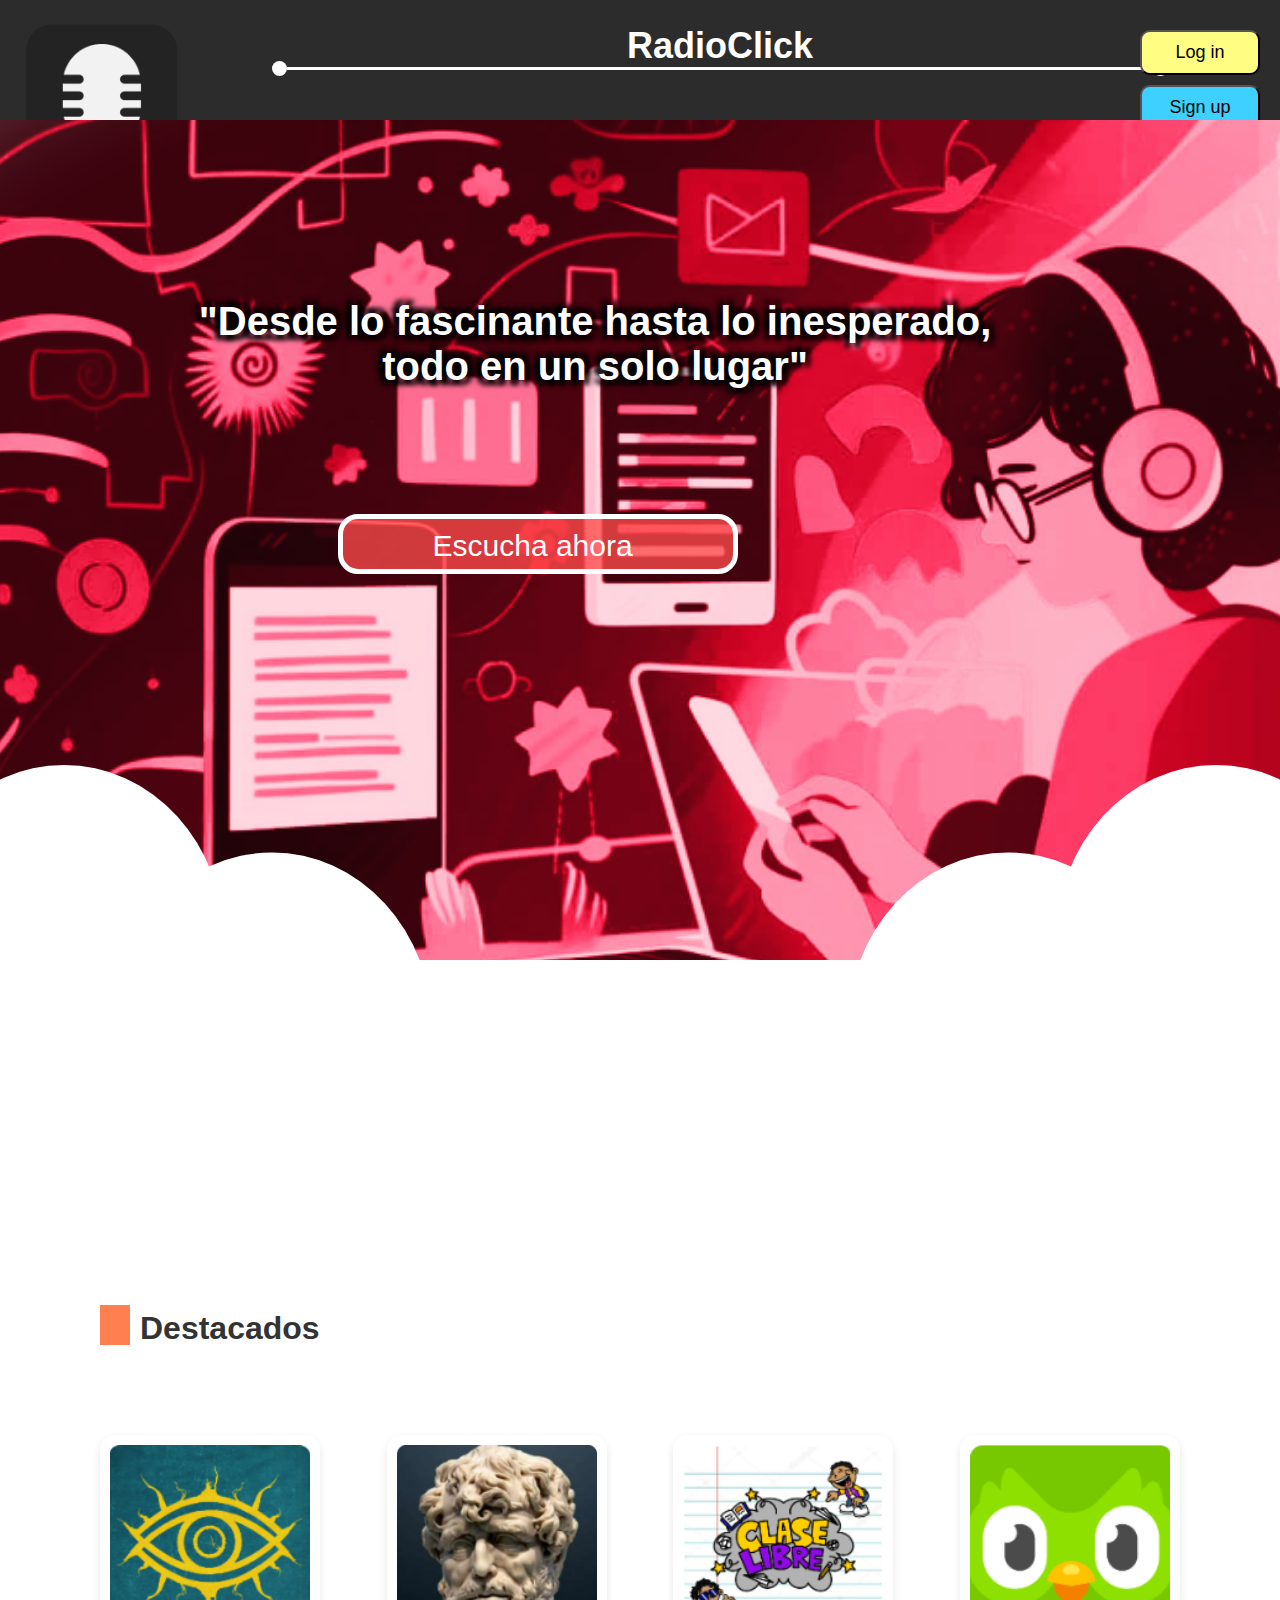
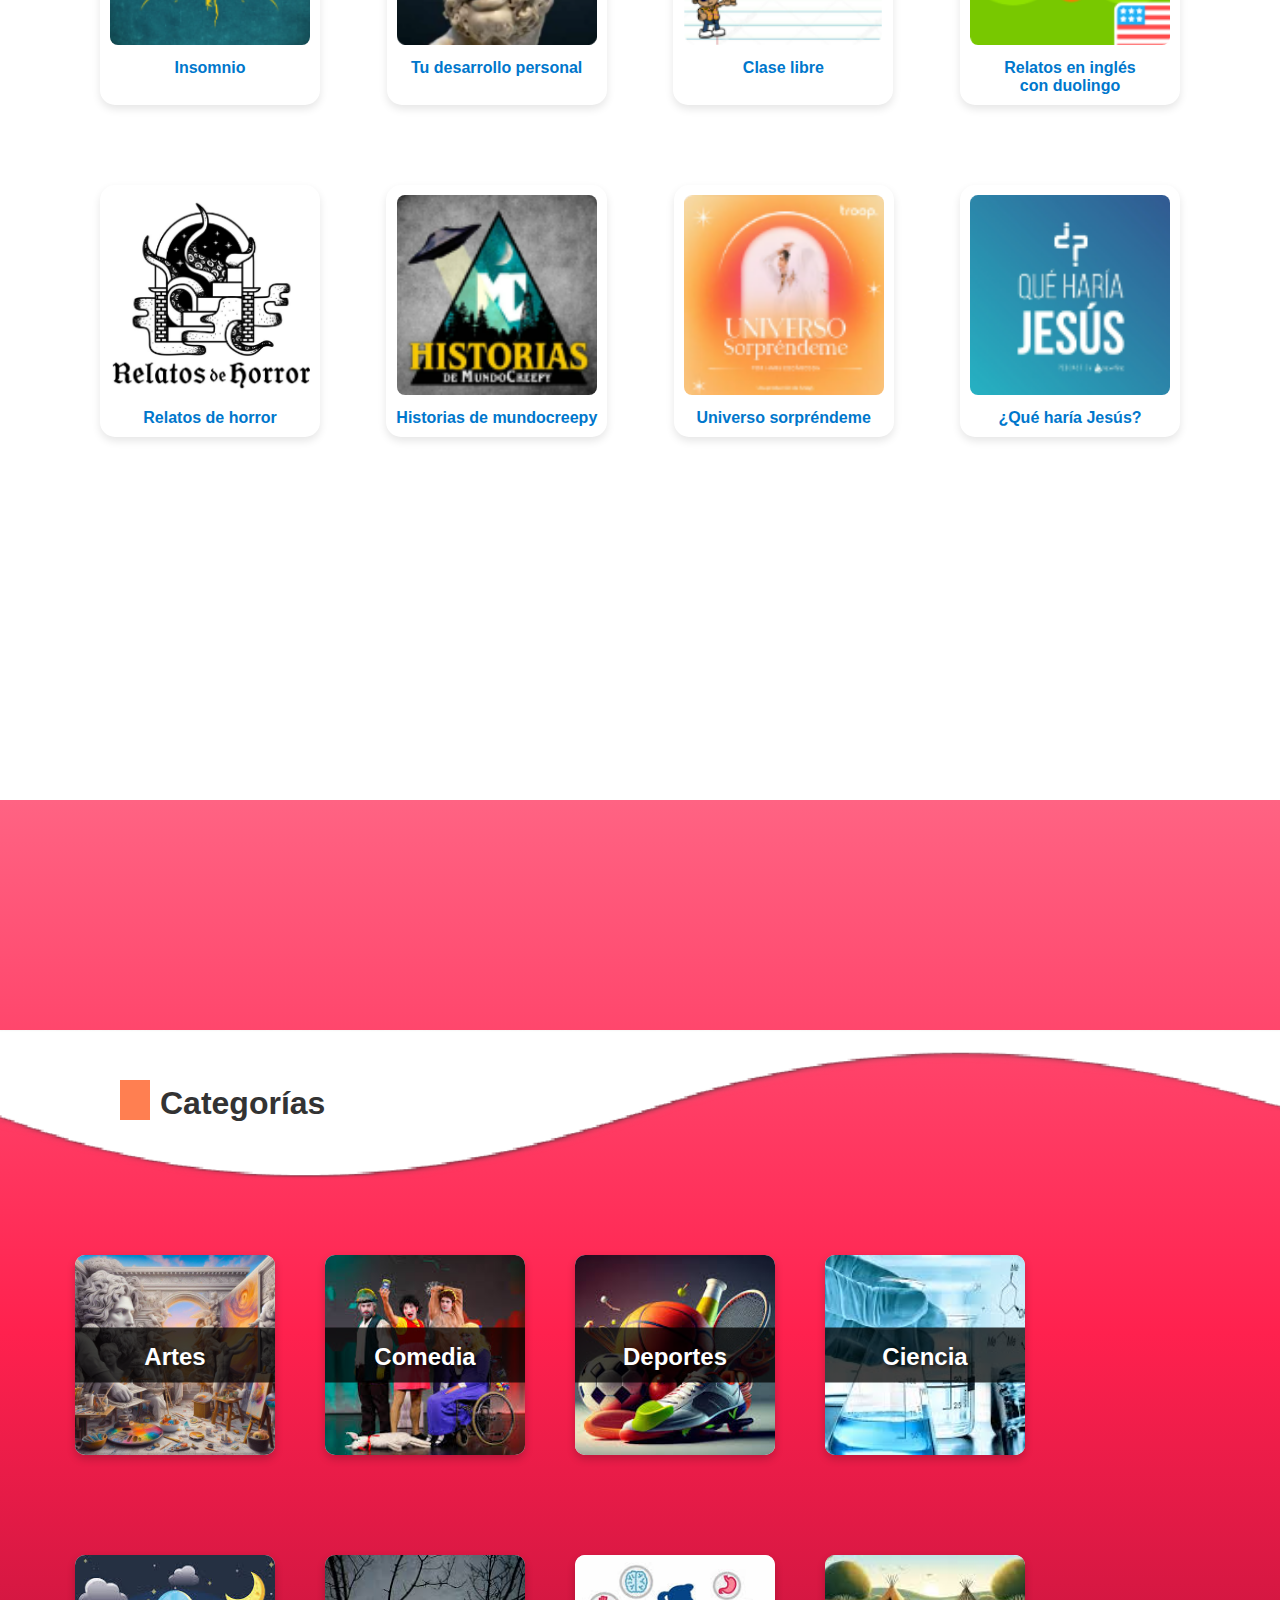
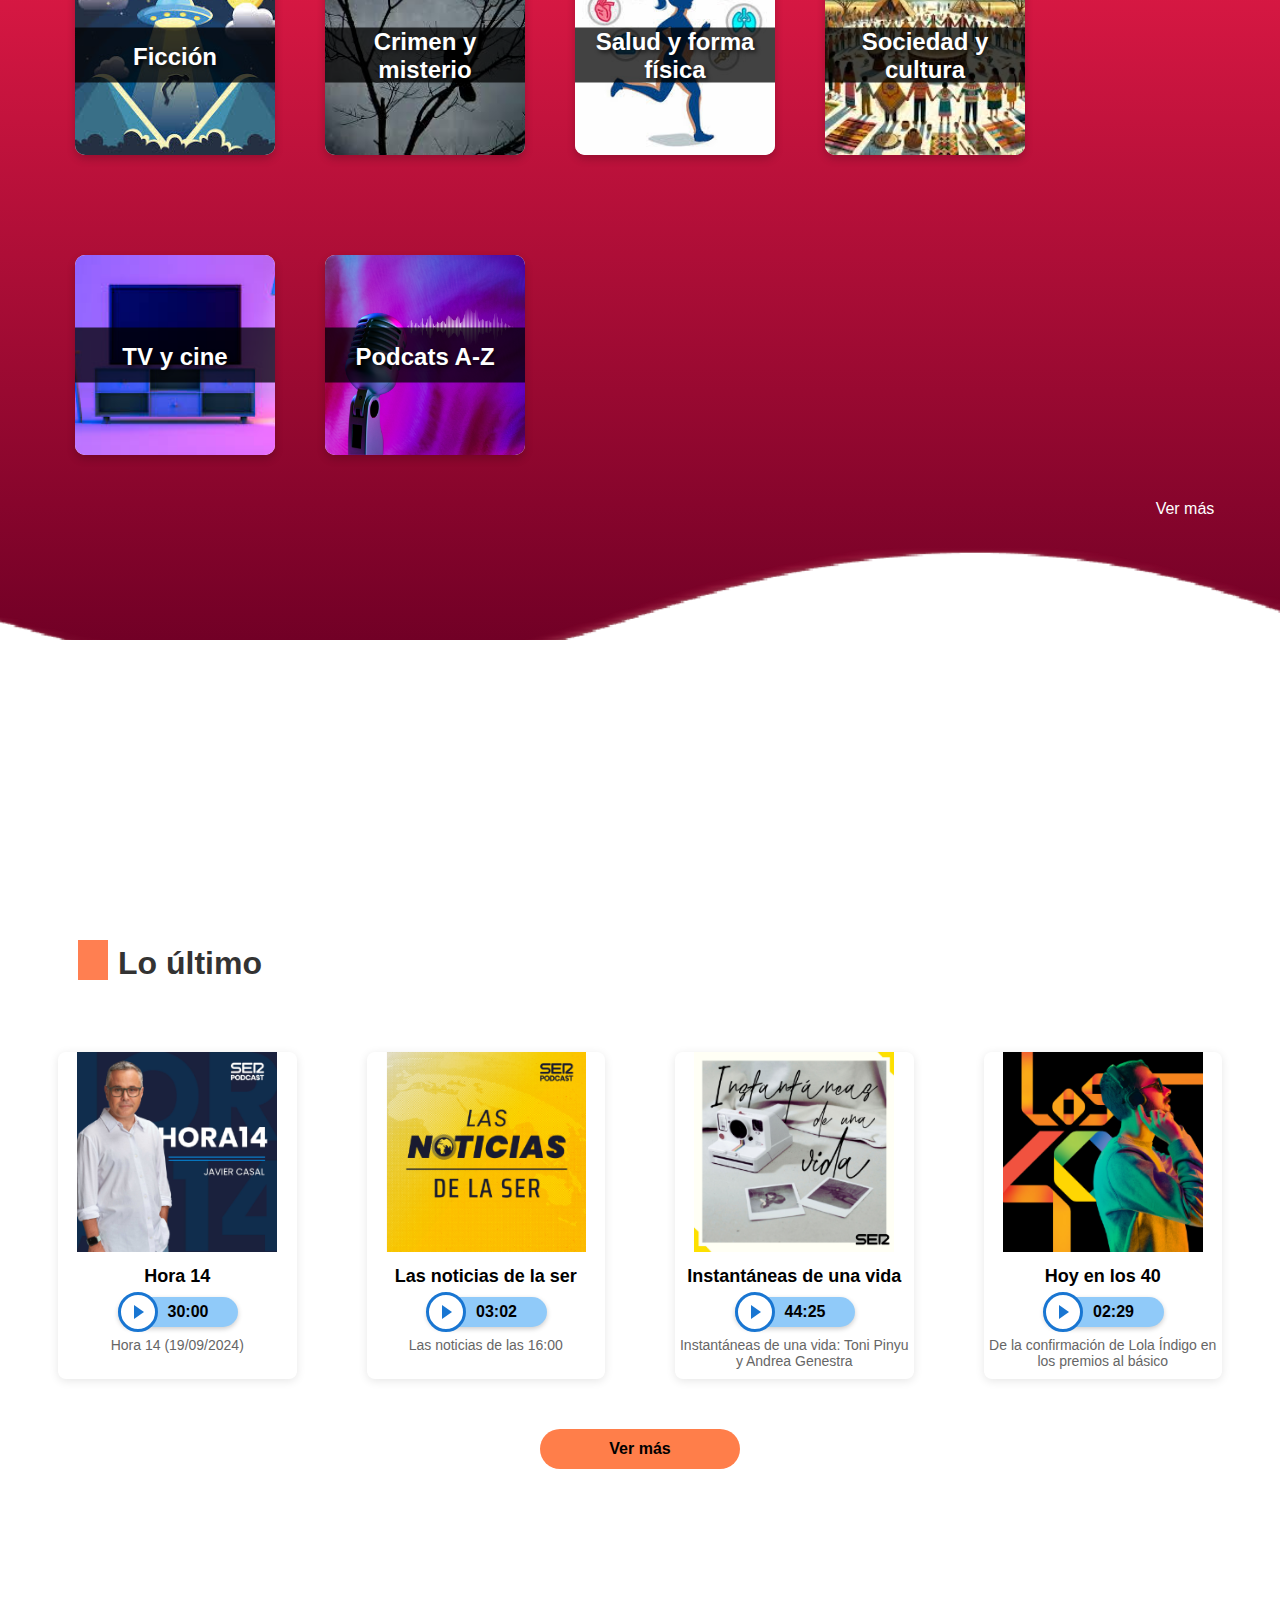
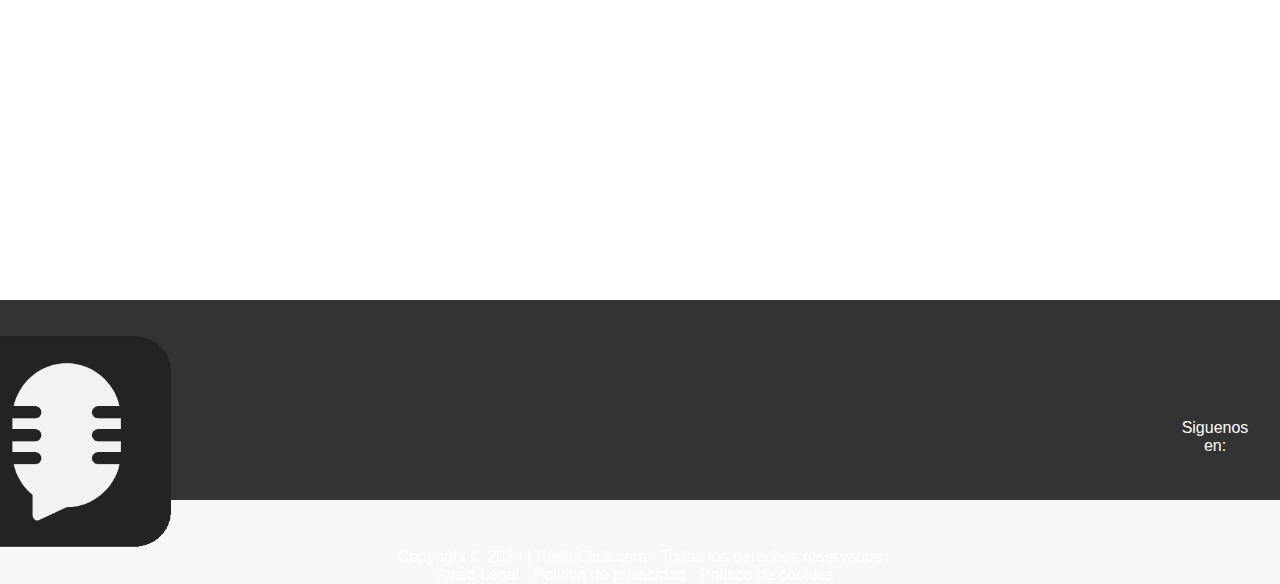
==== RadioClick/index.html @ 79672590 "15" ====
<!DOCTYPE html>
<html lang="es">
<head>
    <meta charset="UTF-8">
    <meta name="viewport" content="width=device-width, initial-scale=1.0">
    <title>RadioClick</title>
    <link rel="stylesheet" href="./css/styles.css">
    <link rel="stylesheet" href="https://cdnjs.cloudflare.com/ajax/libs/font-awesome/6.6.0/css/all.min.css" integrity="sha512-Kc323vGBEqzTmouAECnVceyQqyqdsSiqLQISBL29aUW4U/M7pSPA/gEUZQqv1cwx4OnYxTxve5UMg5GT6L4JJg==" crossorigin="anonymous" referrerpolicy="no-referrer" />
</head>
<body>
    <header>
        <div class="logo-container">
            <a href="./index.html"><img src="./img/logo2.webp" alt="Logo de RadioClick" class="logo-img"></a>
            <div>
                <h1 class="title-center">RadioClick</h1>  
                <div class="barra">
                    <div class="circulo izquierdo"></div>
                    <div class="linea"></div>
                    <div class="circulo derecho"></div>
                </div>
            </div>  
        </div>
        <div>
            <nav class="nav-container">
                <ul>
                    <li><a href="./index.html">Inicio</a></li>
                    <li class="arrow-down"><a href="./index.html"><i class="fa-solid fa-chevron-down"></i></a></li>
                    <li><a href="#destacados">Destacados</a></li>
                    <li class="arrow-down"><a href="#destacados"><i class="fa-solid fa-chevron-down"></i></a></li>
                    <li><a href="#categoria">Categorías</a></li>
                    <li class="arrow-down"><a href="#categoria"><i class="fa-solid fa-chevron-down"></i></a></li>
                    <li><a href="./login.html">Usuarios</a></li>
                    <li class="arrow-down"><a href="./login.html"><i class="fa-solid fa-chevron-down"></i></a></li>
                    <div>
                      <li><a href="./index.html"><i class="fa-solid fa-magnifying-glass"></i></a></li> 
                      <div class="busqueda"></div>  
                    </div>
                </ul>
            </nav>
        </div>    
        <div class="buttons">
            <a href="./login.html"><button class="login">Log in</button></a>
            <a href="./singup.html"><button class="signup">Sign up</button></a>
        </div> 
    </header>




    <!--SECCION 1-->
    <section class="primera"> 
        <div class="fondo-container">
            <img src="./img/podcats.webp" alt="Imagen de fondo">  
            <div class="titulo-boton">
                <h1>"Desde lo fascinante hasta lo inesperado, todo en un solo lugar"</h1>
                <a href="./login.html"><button>Escucha ahora<i class="fa-solid fa-angles-right"></i></i></button></a>
            </div>
            <div class="circle left-circle-1"></div>
            <div class="circle right-circle-2"></div>
            <div class="circle left-circle-3"></div>
            <div class="circle right-circle-4"></div>
        </div>
    </section>




    <!--SECCION 2-->
    <section class="segunda" id="destacados">
        <div class="fondo">
            <div class="destacados-section">
              <div>
                <div class="viñeta"></div>
                <h2>Destacados</h2>
              </div>
                <div class="grid-container">
                  <div class="item">
                    <img src="./img/INSOMNIO.webp" alt="">
                    <p>Insomnio</p>
                  </div>
                  <div class="item">
                    <img src="./img/TDP.webp" alt="">
                    <p>Tu desarrollo personal</p>
                  </div>
                  <div class="item">
                    <img src="./img/CL.webp" alt="">
                    <p>Clase libre</p>
                  </div>
                  <div class="item">
                    <img src="./img/DUOLINGO.webp" alt="">
                    <p>Relatos en inglés </p>
                    <p>con duolingo</p>
                  </div>
                  <div class="item">
                    <img src="./img/RH.webp" alt="">
                    <p>Relatos de horror</p>
                  </div>
                  <div class="item">
                    <img src="./img/HMC.webp" alt="">
                    <p>Historias de mundocreepy</p>
                  </div>
                  <div class="item">
                    <img src="./img/US.webp" alt="">
                    <p>Universo sorpréndeme</p>
                  </div>
                  <div class="item">
                    <img src="./img/QHJ.webp" alt="">
                    <p>¿Qué haría Jesús?</p>
                  </div>
                </div>
              </div>
        </div>
    </section>




    <!--SECCION 3-->
    <section class="tercero" id="categoria">
        <div class="fondo-3">
          <div class="container">
            <div class="curva"></div>
            <div class="viñeta"></div>
            <h3>Categorías</h3>
            <div class="categories">
                <div class="category">
                    <img src="./img/Artes.webp" alt="">
                    <div class="category-text"><p class="centrar">Artes</p></div>
                </div>
                <div class="category">
                    <img src="./img/comedia.webp" alt="">
                    <div class="category-text"><p class="centrar">Comedia</p></div>
                </div>
                <div class="category">
                    <img src="./img/deportes.webp" alt="">
                    <div class="category-text"><p class="centrar">Deportes</p></div>
                </div>
                <div class="category">
                    <img src="./img/ciencia.webp" alt="">
                    <div class="category-text"><p class="centrar">Ciencia</p></div>
                </div>
                <div class="category">
                    <img src="./img/ficcion.webp" alt="">
                    <div class="category-text"><p class="centrar">Ficción</p></div>
                </div>
                <div class="category">
                    <img src="./img/CM.webp" alt="">
                    <div class="category-text">Crimen y misterio</div>
                </div>
                <div class="category">
                    <img src="./img/SF.webp" alt="">
                    <div class="category-text">Salud y forma física</div>
                </div>
                <div class="category">
                    <img src="./img/SC.webp" alt="">
                    <div class="category-text">Sociedad y cultura</div>
                </div>
                <div class="category">
                    <img src="./img/TV.webp" alt="">
                    <div class="category-text"><p class="centrar">TV y cine</p></div>
                </div>
                <div class="category">
                    <img src="./img/pAZ.webp" alt="">
                    <div class="category-text"><p class="centrar">Podcats A-Z</p></div>
                </div>
            </div>
            <div class="verMas">Ver más<i class="fa-solid fa-chevron-right"></i></div>
            <div class="curvaA"></div>
        </div>
        </div>
    </section>




    <!--SECCION 4-->
    <section class="cuarto">
        <div class="fondo-4">
          <div class="container-ultimo">
            <div class="viñeta"></div>
            <h4>Lo último</h4>
            <div class="podcasts">
                <!-- Tarjeta 1 -->
                <div class="card">
                    <img src="./img/Hora14.webp" alt="Hora 14">
                    <h5>Hora 14</h5>
                    <div class="play-button">
                      <div class="circle-play">
                          <div class="triangle"></div>
                      </div>
                      <span class="time">30:00</span>
                  </div>
                    <p>Hora 14 (19/09/2024)</p>
                </div>
    
                <!-- Tarjeta 2 -->
                <div class="card">
                    <img src="./img/LNDLS.webp" alt="Las Noticias de la Ser">
                    <h5>Las noticias de la ser</h5>
                    <div class="play-button">
                      <div class="circle-play">
                          <div class="triangle"></div>
                      </div>
                      <span class="time">03:02</span>
                  </div>
                    <p>Las noticias de las 16:00</p>
                    
                </div>
    
                <!-- Tarjeta 3 -->
                <div class="card">
                    <img src="./img/ISUV.webp" alt="Instantáneas de una vida">
                    <h5>Instantáneas de una vida</h5>
                    <div class="play-button">
                      <div class="circle-play">
                          <div class="triangle"></div>
                      </div>
                      <span class="time">44:25</span>
                  </div>
                    <p>Instantáneas de una vida: Toni Pinyu y Andrea Genestra</p>
                    
                </div>
    
                <!-- Tarjeta 4 -->
                <div class="card">
                    <img src="./img/l40.webp" alt="Hoy en LOS 40">
                    <h5>Hoy en los 40</h5>
                    <div class="play-button">
                      <div class="circle-play">
                          <div class="triangle"></div>
                      </div>
                      <span class="time">02:29</span>
                  </div>
                    <p>De la confirmación de Lola Índigo en los premios al básico</p>
                </div>
            </div>
            <button class="ver-mas">Ver más</button>
        </div>
        </div>
    </section>




    <!-- FINAL -->
    <footer>
      <div class="logo">
          <a href="./index.html"><img src="./img/logo2.webp" alt="RadioClick"> </a>
        </div>
      <div class="redes-sociales">
          <p>Siguenos en: </p>
          <a href="https://www.facebook.com/"><i class="fab fa-facebook-f"></i></a>
          <a href="https://twitter.com/"><i class="fab fa-twitter"></i></a> 
          <a href="https://www.instagram.com/"><i class="fab fa-instagram"></i></a>
      </div>
      <div class="copyright">
          <p>Copyright © 2024 | RadioClick.com - Todos los derechos reservados </p>
          <ul>
              <li><a href="#">Aviso Legal</a></li>
              <li><a href="#">Política de privacidad</a></li>
              <li><a href="#">Política de cookies</a></li>
          </ul>
      </div>
  </footer>


</body>
</html>
---- RadioClick/css/styles.css ----
* {
    margin: 0;
    padding: 0;
    box-sizing: border-box;
  
}

body {
    font-family: 'Arial', sans-serif;
    background-color: #f7f7f7;
    overflow-x: hidden;
}

header {
    display: flex;
    height: 150px;
    flex-direction: column; 
    align-items: center; 
    padding: 20px;
    background-color: #2c2c2c;
    color: white;
    position: relative;
}

/*BARRA DEBAJO DEL TITULO */
.barra {
    display: flex;
    align-items: center;
    width: 70vw;
    height: 2px;
    position: relative;
}
.circulo {
    width: 15px;
    height: 15px;
    border-radius: 50%;
    background-color: white;
} 
.izquierdo {
    margin-right: 0;
} 
.derecho {
    margin-left: 0;
}
.linea {
    flex-grow: 1;
    height: 3px;
    background-color: white;
}

/*LOGO DE LA PAGINA */
.logo-container {
    display: flex;
    width: 100%;
    justify-content: flex-start; /* Mantiene el logo a la izquierda */
}
.logo-img {
    width: 18vh; /* Ajusta el tamaño del logo */
    height: 18vh;
    margin-right: 90px;
    margin-bottom: -25px;
}

/*TITULO DE LA PAGINA*/
.title-center {
    font-size: 36px;
    text-align: center; 
    flex: 1;
    margin: 0 20px;
    align-items: center;
    padding-top: 5px;
}

/*MENU DE NAVEGACION*/
.nav-container{
    display: flex;
    width: 100%;
    padding: 0;
    justify-content: center;
    margin: 0;
}

nav ul {
    list-style: none;
    display: flex;
    gap: 40px; 
}

nav ul li a {
    text-decoration: none;
    color: white;
    font-size: 18px;
}
.fa-solid{ /*lupa*/
    margin-left: 130px;
}
.arrow-down .fa-solid{
    margin-left: 0;
}
nav ul div .busqueda{ /*linea*/
    width: 150px;
    flex-grow: 1;
    height: 2px;
    background-color: white;
}

/*BOTONES DE INICIO DE SESION Y REGISTRO */
.buttons {
    display: flex;
    width: 120px;
    height: 50px;
    flex-direction: column; 
    align-items: flex-end; 
    gap: 10px; 
    margin-top: 10px; 
    position: absolute; 
    right: 20px; 
    top: 20px; 
    
}
.buttons .login a {
    text-decoration: none;
    color: #000;
}
.buttons .signup a{
    text-decoration: none;
     color: #000;
}

.buttons .login ,
.buttons .signup {
    padding: 10px 20px;
    font-size: 18px;
    border-radius: 10px;
    cursor: pointer;
    width: 120px;
    flex-grow: 1;
    text-align: center;
    
}

.buttons .login {
    background-color: #FFFD82;
}

.buttons .signup {
    background-color: #3ed0ff;
}





/*SECCION1*/
.primera{/*COLOR DEL FONDO*/
    position: relative;
    height: 80vh;
    display: flex;
    align-items: center;
    justify-content: center;
    text-align: center;
    color: white;
    padding: 0 20px;
    background-color: #ED254E;
}


.fondo-container {/*imagen de fondo*/
    display: flex;
    width: 100vh;
    height: 100vh;
    justify-content: center;
    margin-top: 120px;
    
    
}
.titulo-boton { /*texto de la imagen*/
    position: absolute;
    top: 45%;
    left: 42%;
    transform: translate(-50%, -50%);
    text-align: center;
    color: white;
    width: 900px;
    height: 350px;
    
  }
  
  .titulo-boton h1 {
    font-size: 40px;
    margin-left: 65px;
    margin-right: -50px;
    margin-bottom: 125px;
    text-shadow: 
    -5px -5px 5px #000000, /* Sombra superior izquierda */
    5px -5px 5px #000000,  /* Sombra superior derecha */
    -5px 5px 5px #000000,  /* Sombra inferior izquierda */
    5px 5px 5px #000000;   /* Sombra inferior derecha */
  }
  
  .titulo-boton button { /*Boton de la imagen*/
    padding: 10px 20px;
    width: 400px;
    height: 60px;
    background-color: #ff4c4cc4;
    border: 5px solid #ffffff;
    color: white;
    cursor: pointer;
    font-size: 30px;
    border-radius: 20px;
  }
  .titulo-boton button a{
    text-decoration: none;
    color: #fff;
  }
  
  .titulo-boton button:hover {
    background-color: #e73b3be0;
    
  }
.fa-angles-right{ /*flecha*/
    margin-left: 10px;
    color: #f7f7f7;
}


/* círculos */
.circle {
    width: 320px;
    height: 350px;
    background-color: #fff;
    border-radius: 50%; /* Hace que el elemento sea un círculo */
    position: absolute;
    bottom: 0; /* Asegura que el círculo esté en la parte inferior */
}

/* Círculo de la izquierda */
.left-circle-1 {
    left: 0; /* Coloca el círculo en la esquina inferior izquierda */
    transform: translate(-30%, 70%); /* Ajuste opcional para mejor alineación */
}
.left-circle-3 {
    left: 0; /* Coloca el círculo en la esquina inferior izquierda */
    transform: translate(35%, 95%); /* Ajuste opcional para mejor alineación */
}

/* Círculo de la derecha */
.right-circle-2 {
    right: 0; /* Coloca el círculo en la esquina inferior derecha */
    transform: translate(30%, 70%); /* Ajuste opcional para mejor alineación */
}
.right-circle-4 {
    right: 0; /* Coloca el círculo en la esquina inferior derecha */
    transform: translate(-35%, 95%); /* Ajuste opcional para mejor alineación */
}



/*SECCION2*/
.segunda{/*COLOR DEL FONDO*/
    position: relative;
    height: 160vh;
    display: flex;
    align-items: center;
    justify-content: center;
    text-align: center;
    color: rgb(0, 0, 0);
    padding: 0 20px;
    background-color: #ffffff;
    margin-top: 90px;
}
.fondo{/*fondo*/
    display: flex;
    width: 1080px;
    height: 720px;
    justify-content: center;
    margin-top: 10px;
}
.destacados-section {
    max-width: 1080px;
    margin: 0 auto;

}
.destacados-section .viñeta{
   background-color: #FF7F51;
   width: 30px;
    height: 40px;
    margin-bottom: -35px;
    margin-top: -20px;
}
  .destacados-section h2 {
    width: 40px;
    height: 50px;
    font-size: 32px;
    margin-bottom: 25px;
    font-weight: bold;
    color: #333;
    margin-top: -20px;
    margin-left: 40px;
  }
  
  .grid-container {
    display: flex;
    grid-template-columns: repeat(auto-fill, minmax(200px, 1fr));  /* Mínimo tamaño de las columnas */
    gap: 30px;  /* Espacio entre los elementos */
    justify-content: space-between;
    flex-wrap: wrap;
    padding-top: 50px;
    
  }
  
  .item { 
    background-color: white;
    border-radius: 15px;
    padding: 10px;
    text-align: center;
    box-shadow: 0 4px 8px rgba(0, 0, 0, 0.1); /* Sombra sutil */
    transition: transform 0.3s ease; /* Animación para hover */
    margin-bottom: 50px;
    
  }
  
  .item img {
    width: 200px;
    height: 200px;
    object-fit: cover;
    border-radius: 8px;
    margin-bottom: 10px;
  }
  
  .item p {
    font-size: 16px;
    color: #0077cc;
    font-weight: bold;
  }
  
  .item:hover {
    transform: translateY(-5px);  /* Efecto de movimiento al pasar el cursor */
  }







/*SECCION3*/
.tercero{/*COLOR DEL FONDO*/
    position: relative;
    height: 160vh;
    display: flex;
    align-items: center;
    justify-content: center;
    text-align: center;
    color: rgb(255, 255, 255);
    padding: 0 20px;
    background: linear-gradient( #FF6383 0%,#FF214E 37%,#720026 100%);
    margin-top: 0;
}
.fondo-3{/*fondo*/
   
    display: flex;
    width: 1080px;
    height: 720px;
    justify-content: center;
    
}

.container {
    text-align: center;
    padding: 20px;
    
}
.container .curva{
    background-image: url(./curva.webp);
    width: 100%; /* La imagen ocupa todo el ancho de la ventana */
    height: 150px; /* Mantiene la proporción de la imagen */
    display: block; /* Elimina cualquier espacio en blanco adicional */
    background-size: cover; /* Hace que la imagen cubra todo el contenedor */
    background-position: center;
    background-repeat: no-repeat;
    margin-top: -150px;
    align-items: center;
    margin-bottom: 40px;
    
    
}
.container .viñeta{
    background-color: #FF7F51;
    width: 30px;
     height: 40px;
     margin-bottom: 0px;
     margin-top: -140px;
     margin-left: 120px;
     margin-bottom: 70px;
 }

 h3 {
    width: 40px;
    height: 50px;
    font-size: 32px;
    margin-bottom: 25px;
    font-weight: bold;
    color: #333;
    margin-top: -105px;
    margin-left: 160px;
    margin-bottom: 100px;
}

.categories {
    display: grid;
    grid-template-columns: repeat(auto-fill, minmax(150px, 1fr));
    gap: 50px;
    padding: 20px;
    display: flex;
    flex-wrap: wrap;
    align-items: center;
    margin-left: 55px;
    margin-top: 50px;
    
}

.category {
    background-color: #ffffff;
    color: #333;
    border-radius: 10px;
    overflow: hidden;
    box-shadow: 0 4px 8px rgba(0, 0, 0, 0.2);
    transition: transform 0.3s;
    text-align: center;
    width: 200px;
    height: 200px;
    margin-bottom: 50px;
    position: relative;
}

.category:hover {
    transform: translateY(-10px);
}

.category img {
    width: 200px;
    height: 200px;
    object-fit: cover;
}

.category-text {
    width: 200px;
    height: 55px;
    position: absolute; /* Posiciona el texto de forma absoluta dentro del contenedor */
    top: 50%; /* Posiciona el texto verticalmente en el medio */
    left: 50%; /* Posiciona el texto horizontalmente en el medio */
    transform: translate(-50%, -50%); /* Asegura que el texto esté perfectamente centrado */
    color: white; /* Cambia el color del texto a blanco */
    font-size: 1.5em; /* Ajusta el tamaño de la fuente */
    font-weight: bold; /* Hace el texto más grueso */
    text-shadow: 2px 2px 4px rgba(0, 0, 0, 0.7); /* Agrega un efecto de sombra para mejorar la legibilidad sobre imágenes */
    background-color: #000000bd; 
}
.category-text .centrar{
    margin-top: 15px;
}
.curvaA{
    background-image: url(./curvaA.webp);
    width: 100vw; /* La imagen ocupa todo el ancho de la ventana */
    height: 150px; /* Mantiene la proporción de la imagen */
    display: block; /* Elimina cualquier espacio en blanco adicional */
    background-size: cover; /* Hace que la imagen cubra todo el contenedor */
    background-position: center;
    background-repeat: no-repeat;
    margin-top: 30px;
    align-items: center;
}
.verMas{
    margin-left: 1100px;
    margin-top: -25px;
}
.fa-chevron-right{
    margin-top: 9px;
    margin-left: 10px;
}






/*SECCION4*/
.cuarto{/*COLOR DEL FONDO*/
    position: relative;
    height: 140vh;
    display: flex;
    align-items: center;
    justify-content: center;
    text-align: center;
    color: rgb(0, 0, 0);
    padding: 0 20px;
    background-color: #ffffff;
    margin-top: 0;
}
.fondo-4{/*fondo*/
    display: flex;
    width: 1080px;
    height: 720px;
    justify-content: center;
 
}
.container-ultimo {
    padding-top: 350px;
    width: 80%;
    margin: 20px auto;
    text-align: center;
}
.container-ultimo .viñeta{
    background-color: #FF7F51;
    width: 30px;
     height: 40px;
     margin-bottom: 0px;
     margin-top: -340px;
     margin-left: -130px;
     margin-bottom: 0px;
 }

h4 {
    margin-top: -35px;
    margin-bottom: 70px;
    margin-left: -900px;
    font-size: 32px;
    font-weight: bold;
    color: #333;
}

.podcasts {
    display: grid;
    grid-template-columns: repeat(auto-fit, minmax(200px, 1fr));
    column-gap: 70px; /* Espacio entre columnas */
    row-gap: 30px; /* Espacio entre filas */
    margin-left: -150px;
    margin-right: -150px;
}

.card {
    background-color: white;
    border-radius: 8px;
    box-shadow: 0 2px 10px rgba(0, 0, 0, 0.1);
    overflow: hidden;
    text-align: center;
    
}

.card img {
    width: 200px;
    height: 200px;
}

.card h5 {
    font-size: 18px;
    margin: 10px 0;
    
}

.card p {
    font-size: 14px;
    color: #666;
    margin-bottom: 10px;
}

.play-button {
    display: flex;
    width: 120px;
    height: 30px;
    align-items: center;
    background-color: #90CAF9; /* Color de fondo del botón */
    border-radius: 20px;
    padding: 10px;
    box-shadow: 0 2px 5px rgba(0, 0, 0, 0.2);
    justify-content: center;
    margin-left: 60px;
    margin-bottom: 10px;
}

.circle-play {
    width: 40px;
    height: 40px;
    background-color: white; /* Color de fondo del círculo */
    border-radius: 50%;
    display: flex;
    justify-content: center;
    align-items: center;
    margin-right: 10px;
    border: 3px solid #1976D2; /* Color del borde del círculo */
    margin-left: -30px;
}

.triangle {
    width: 0;
    height: 0;
    border-left: 10px solid #1976D2; /* Color del triángulo */
    border-top: 7px solid transparent;
    border-bottom: 7px solid transparent;
    margin-left: 2px; /* Para centrar el triángulo */
}

.time {
    color: rgb(0, 0, 0);
    font-size: 16px;
    font-weight: bold;
}

.ver-mas {
    background-color: #FF7E4A;
    color: rgb(0, 0, 0);
    padding: 10px 20px;
    border: none;
    border-radius: 20px;
    cursor: pointer;
    font-size: 16px;
    margin-top: 50px;
    width: 200px;
    height: 40px;
    font-weight: bold;
    margin-bottom: -100px;
}

.ver-mas:hover {
    background-color: #ff571a;
}



/*FINAL*/
footer {
    background-color: #333;
    color: #fff;
    padding: 20px;
    text-align: center;
    height: 200px;
}

.logo img {
    width: 25vh;
    height: 25vh;
    margin-left: -1150px;
    margin-top: 10px;
    margin-bottom: -120px;
}

.redes-sociales {
    margin-top: -20px;
    margin-left: 1150px;
}
.redes-sociales p{
    margin-bottom: 15px;
}

.redes-sociales a {
    color: #fff;
    margin: 0 10px;
    font-size: 24px;
}

.copyright {
    margin-top: 50px;
}

.copyright ul {
    list-style: none;
    padding: 0;
    margin: 0;
}

.copyright li {
    display: inline-block;
    margin-right: 10px;
}

.copyright a {
    color: #fff;
    text-decoration: none;
}
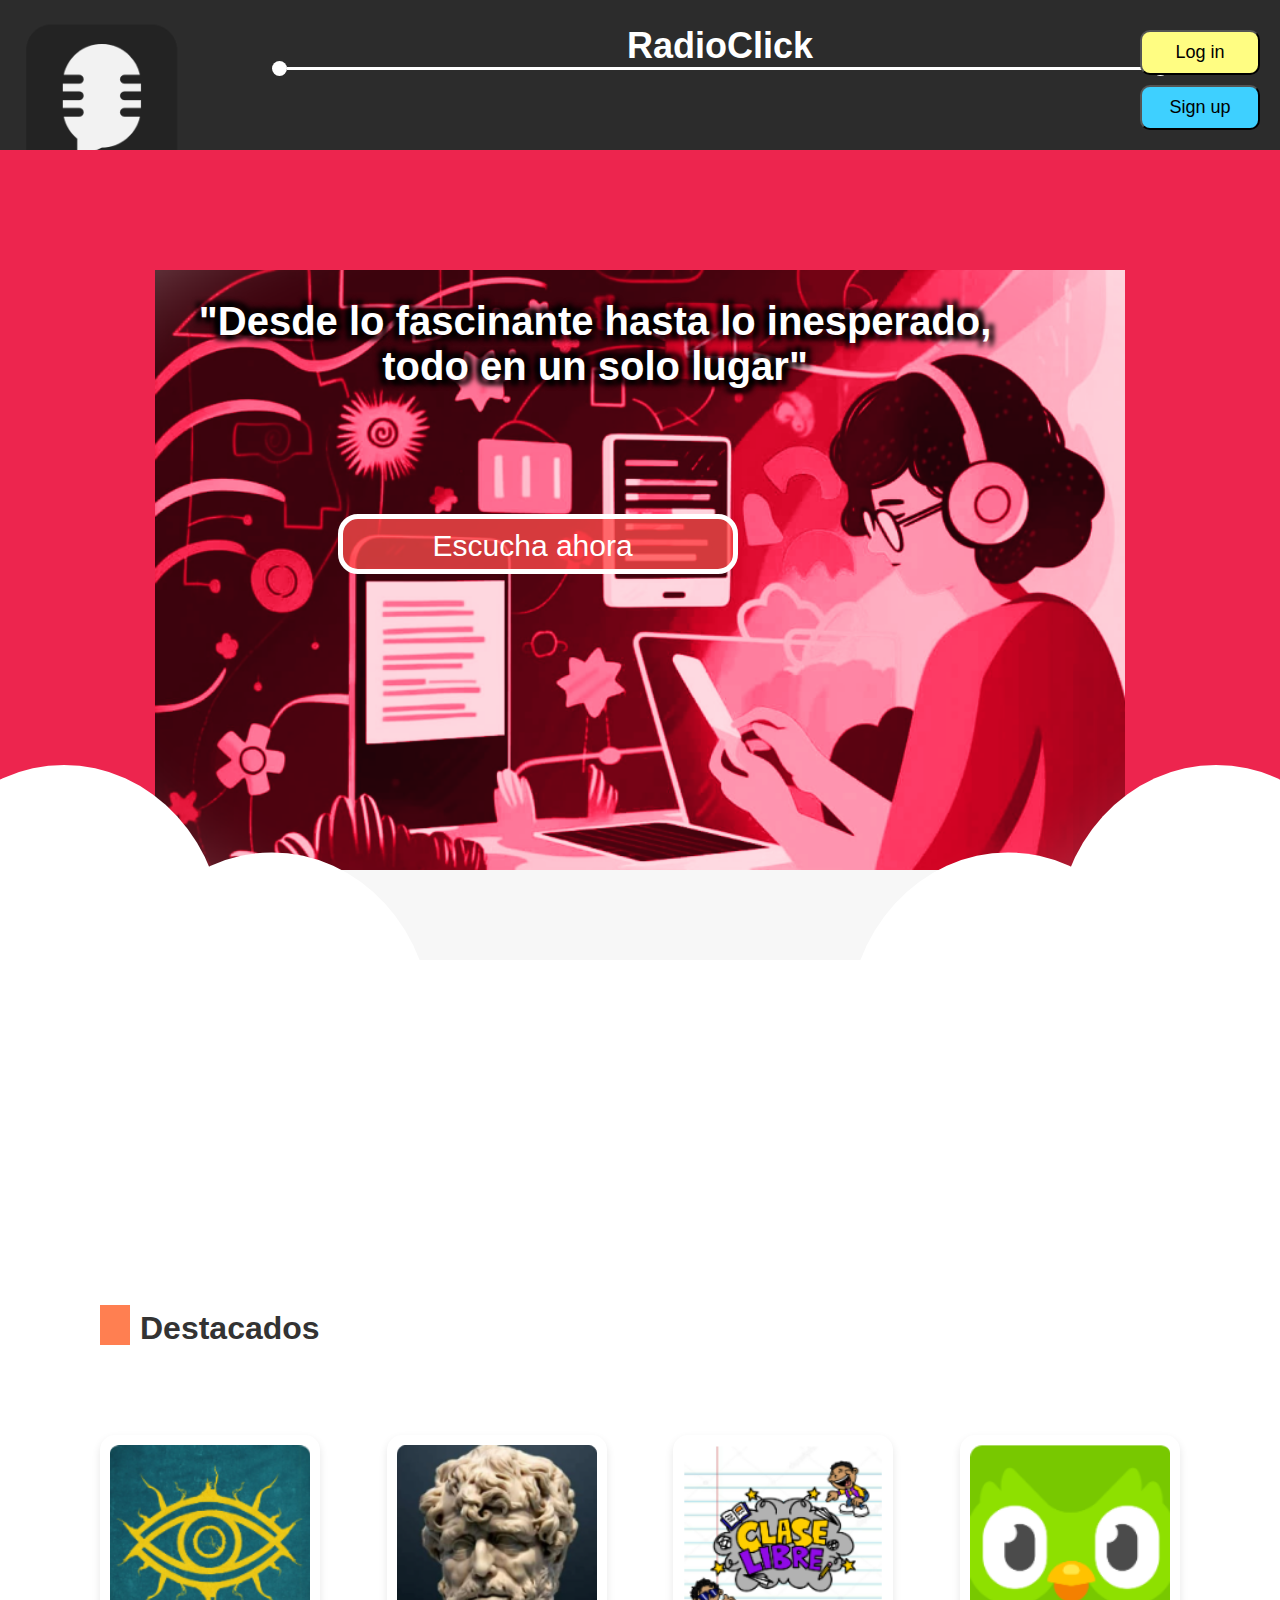
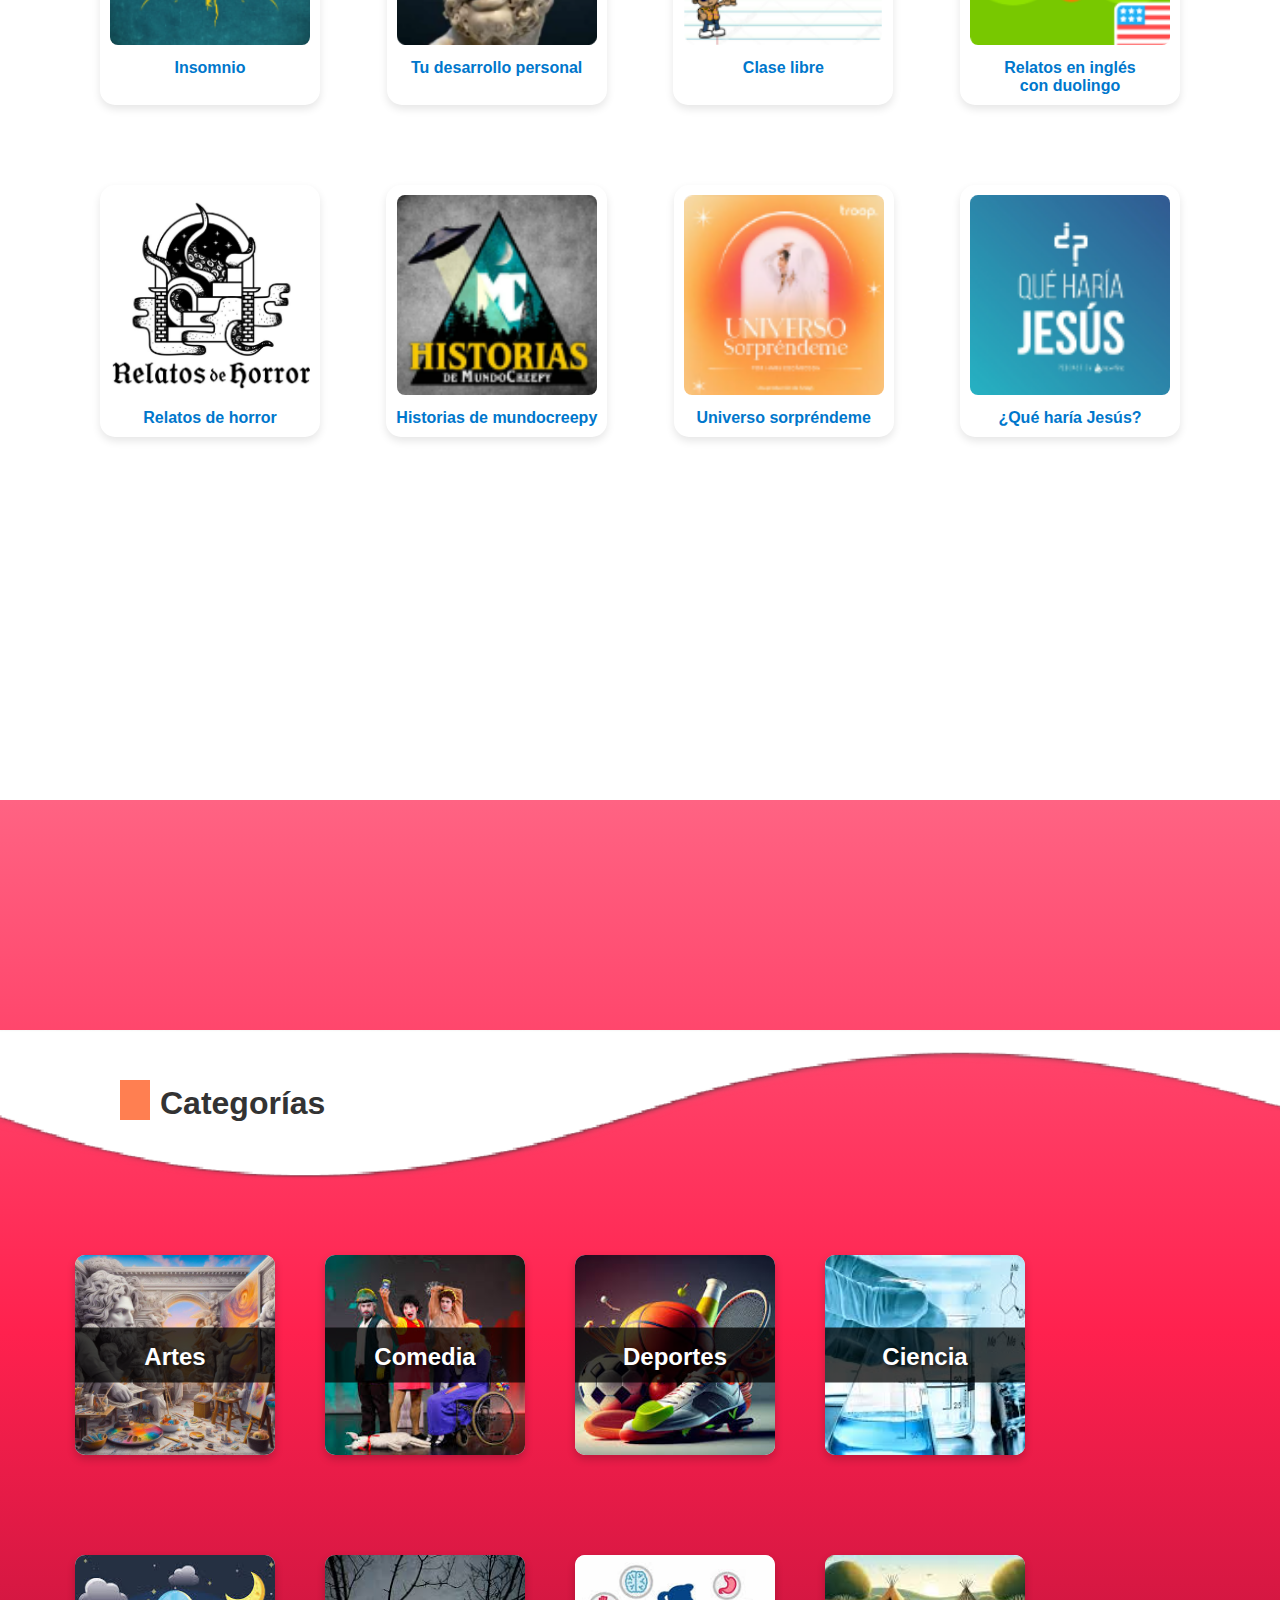
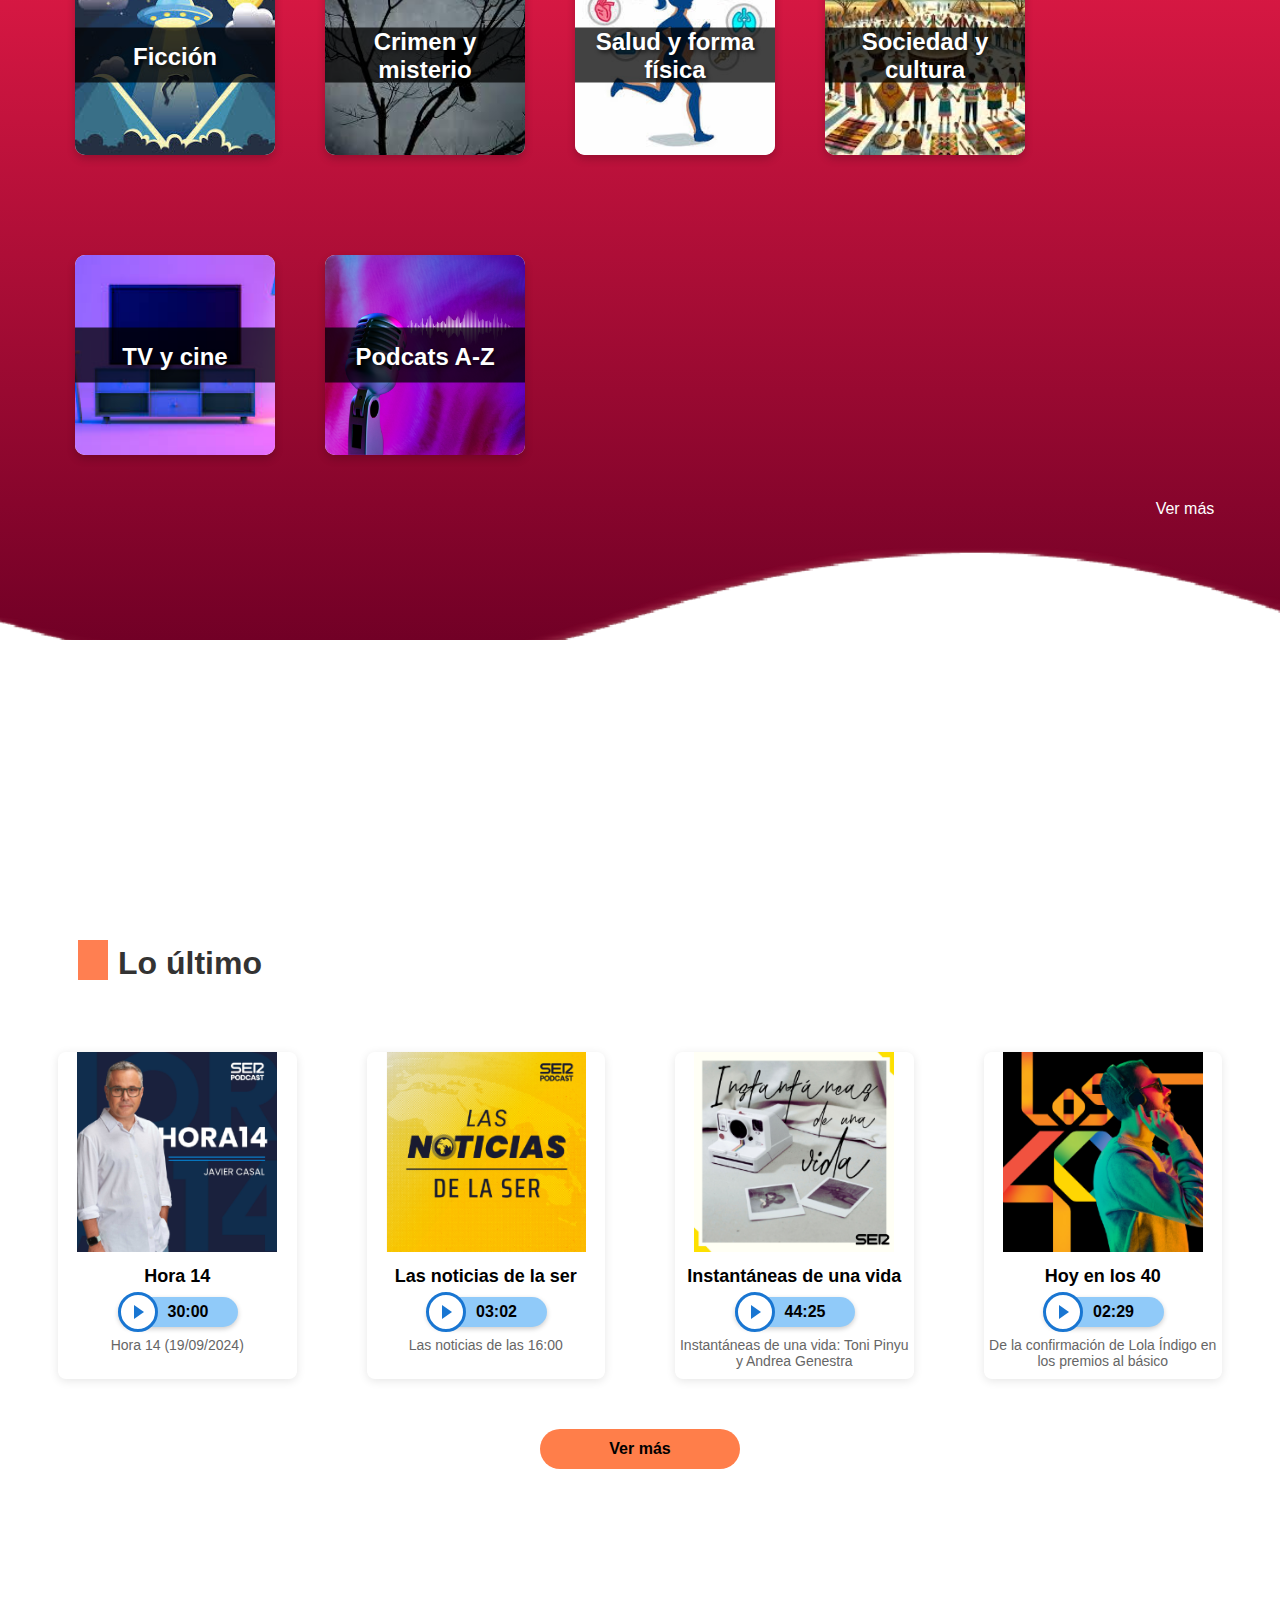
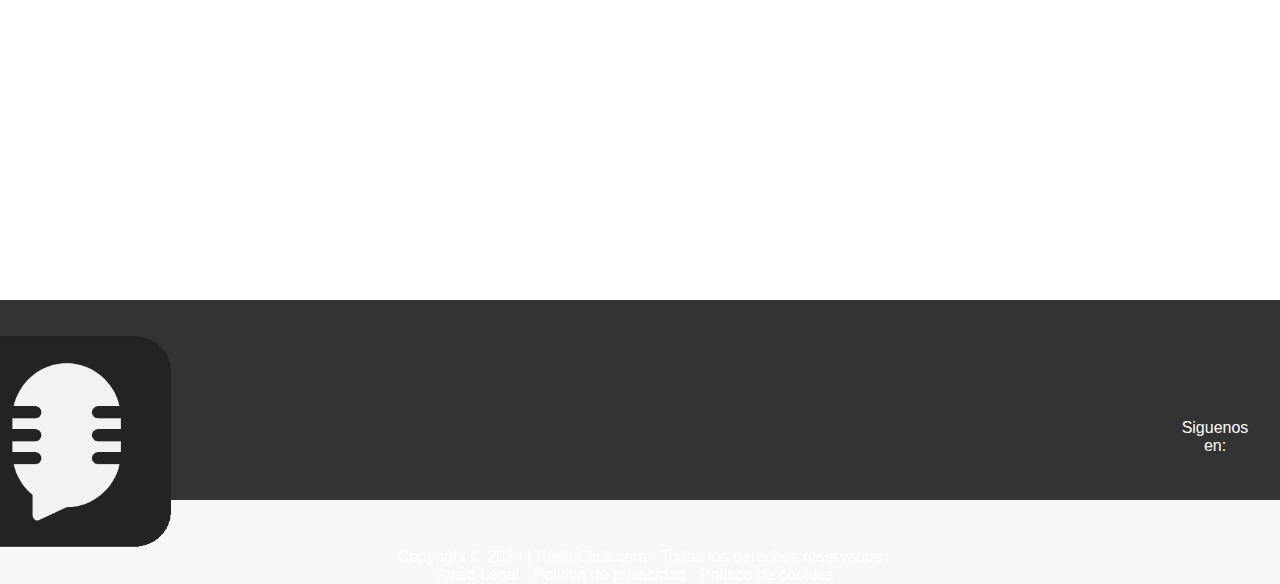
==== commit 4949e195: "19" ====
--- a/RadioClick/index.html
+++ b/RadioClick/index.html
@@ -5,12 +5,13 @@
     <meta name="viewport" content="width=device-width, initial-scale=1.0">
     <title>RadioClick</title>
     <link rel="stylesheet" href="./css/styles.css">
+    <link rel="stylesheet" href="mediaquery.css">
     <link rel="stylesheet" href="https://cdnjs.cloudflare.com/ajax/libs/font-awesome/6.6.0/css/all.min.css" integrity="sha512-Kc323vGBEqzTmouAECnVceyQqyqdsSiqLQISBL29aUW4U/M7pSPA/gEUZQqv1cwx4OnYxTxve5UMg5GT6L4JJg==" crossorigin="anonymous" referrerpolicy="no-referrer" />
 </head>
 <body>
     <header>
         <div class="logo-container">
-            <a href="./index.html"><img src="./img/logo2.webp" alt="Logo de RadioClick" class="logo-img"></a>
+            <a href="./index.html" aria-label="Inicio de la página"><img src="./img/logo2.webp" alt="Logo de RadioClick" class="logo-img"></a>
             <div>
                 <h1 class="title-center">RadioClick</h1>  
                 <div class="barra">
@@ -21,26 +22,25 @@
             </div>  
         </div>
         <div>
-            <nav class="nav-container">
+            <nav class="nav-container" aria-label="Menú de navegación principal">
                 <ul>
-                    <li><a href="./index.html">Inicio</a></li>
-                    <li class="arrow-down"><a href="./index.html"><i class="fa-solid fa-chevron-down"></i></a></li>
-                    <li><a href="#destacados">Destacados</a></li>
-                    <li class="arrow-down"><a href="#destacados"><i class="fa-solid fa-chevron-down"></i></a></li>
-                    <li><a href="#categoria">Categorías</a></li>
-                    <li class="arrow-down"><a href="#categoria"><i class="fa-solid fa-chevron-down"></i></a></li>
-                    <li><a href="./login.html">Usuarios</a></li>
-                    <li class="arrow-down"><a href="./login.html"><i class="fa-solid fa-chevron-down"></i></a></li>
-                    <div>
-                      <li><a href="./index.html"><i class="fa-solid fa-magnifying-glass"></i></a></li> 
-                      <div class="busqueda"></div>  
-                    </div>
+                    <li><a href="./index.html" aria-label="Inicio de la página">Inicio</a></li>
+                    <li class="arrow-down"><a href="./index.html" aria-label="Inicio de la página"><i class="fa-solid fa-chevron-down"></i></a></li>
+                    <li><a href="#destacados" aria-label="Ver lo más destacado">Destacados</a></li>
+                    <li class="arrow-down"><a href="#destacados" aria-label="Ver lo más destacado"><i class="fa-solid fa-chevron-down"></i></a></li>
+                    <li><a href="#categoria" aria-label="Explora las categorias">Categorías</a></li>
+                    <li class="arrow-down"><a href="#categoria" aria-label="Explora las categorias"><i class="fa-solid fa-chevron-down"></i></a></li>
+                    <li><a href="./login.html" aria-label="Inicia sesión">Usuarios</a></li>
+                    <li class="arrow-down"><a href="./login.html" aria-label="Inicia sesión"><i class="fa-solid fa-chevron-down"></i></a></li>
+                      <li><a href="./index.html" aria-label="inicio de página"><i class="fa-solid fa-magnifying-glass"></i></a></li> 
+                      
                 </ul>
+                <div class="busqueda"></div>  
             </nav>
         </div>    
         <div class="buttons">
-            <a href="./login.html"><button class="login">Log in</button></a>
-            <a href="./singup.html"><button class="signup">Sign up</button></a>
+            <a href="./login.html" aria-label="Inicia sesión"><button class="login">Log in</button></a>
+            <a href="./singup.html" aria-label="Registrate / Crea una cuenta"><button class="signup">Sign up</button></a>
         </div> 
     </header>
 
@@ -53,7 +53,7 @@
             <img src="./img/podcats.webp" alt="Imagen de fondo">  
             <div class="titulo-boton">
                 <h1>"Desde lo fascinante hasta lo inesperado, todo en un solo lugar"</h1>
-                <a href="./login.html"><button>Escucha ahora<i class="fa-solid fa-angles-right"></i></i></button></a>
+                <a href="./login.html" aria-label="Iniciar sesión"><button>Escucha ahora<i class="fa-solid fa-angles-right"></i></i></button></a>
             </div>
             <div class="circle left-circle-1"></div>
             <div class="circle right-circle-2"></div>
@@ -75,36 +75,36 @@
               </div>
                 <div class="grid-container">
                   <div class="item">
-                    <img src="./img/INSOMNIO.webp" alt="">
+                    <img src="./img/INSOMNIO.webp" alt="Insomnio">
                     <p>Insomnio</p>
                   </div>
                   <div class="item">
-                    <img src="./img/TDP.webp" alt="">
+                    <img src="./img/TDP.webp" alt="tu desarrollo personal">
                     <p>Tu desarrollo personal</p>
                   </div>
                   <div class="item">
-                    <img src="./img/CL.webp" alt="">
+                    <img src="./img/CL.webp" alt="clase libre">
                     <p>Clase libre</p>
                   </div>
                   <div class="item">
-                    <img src="./img/DUOLINGO.webp" alt="">
+                    <img src="./img/DUOLINGO.webp" alt="relatos en inglés con duolingo">
                     <p>Relatos en inglés </p>
                     <p>con duolingo</p>
                   </div>
                   <div class="item">
-                    <img src="./img/RH.webp" alt="">
+                    <img src="./img/RH.webp" alt="relatos de horror">
                     <p>Relatos de horror</p>
                   </div>
                   <div class="item">
-                    <img src="./img/HMC.webp" alt="">
+                    <img src="./img/HMC.webp" alt="historias de mundocreepy">
                     <p>Historias de mundocreepy</p>
                   </div>
                   <div class="item">
-                    <img src="./img/US.webp" alt="">
+                    <img src="./img/US.webp" alt="universo sorpréndeme">
                     <p>Universo sorpréndeme</p>
                   </div>
                   <div class="item">
-                    <img src="./img/QHJ.webp" alt="">
+                    <img src="./img/QHJ.webp" alt="¿qué haría Jesús?">
                     <p>¿Qué haría Jesús?</p>
                   </div>
                 </div>
@@ -124,43 +124,43 @@
             <h3>Categorías</h3>
             <div class="categories">
                 <div class="category">
-                    <img src="./img/Artes.webp" alt="">
+                    <img src="./img/Artes.webp" alt="artes">
                     <div class="category-text"><p class="centrar">Artes</p></div>
                 </div>
                 <div class="category">
-                    <img src="./img/comedia.webp" alt="">
+                    <img src="./img/comedia.webp" alt="comedia">
                     <div class="category-text"><p class="centrar">Comedia</p></div>
                 </div>
                 <div class="category">
-                    <img src="./img/deportes.webp" alt="">
+                    <img src="./img/deportes.webp" alt="deportes">
                     <div class="category-text"><p class="centrar">Deportes</p></div>
                 </div>
                 <div class="category">
-                    <img src="./img/ciencia.webp" alt="">
+                    <img src="./img/ciencia.webp" alt="ciencia">
                     <div class="category-text"><p class="centrar">Ciencia</p></div>
                 </div>
                 <div class="category">
-                    <img src="./img/ficcion.webp" alt="">
+                    <img src="./img/ficcion.webp" alt="ficcion">
                     <div class="category-text"><p class="centrar">Ficción</p></div>
                 </div>
                 <div class="category">
-                    <img src="./img/CM.webp" alt="">
+                    <img src="./img/CM.webp" alt="crimen y misterio">
                     <div class="category-text">Crimen y misterio</div>
                 </div>
                 <div class="category">
-                    <img src="./img/SF.webp" alt="">
+                    <img src="./img/SF.webp" alt="salud y forma fisica">
                     <div class="category-text">Salud y forma física</div>
                 </div>
                 <div class="category">
-                    <img src="./img/SC.webp" alt="">
+                    <img src="./img/SC.webp" alt="sociedad y cultura">
                     <div class="category-text">Sociedad y cultura</div>
                 </div>
                 <div class="category">
-                    <img src="./img/TV.webp" alt="">
+                    <img src="./img/TV.webp" alt="tv y cine">
                     <div class="category-text"><p class="centrar">TV y cine</p></div>
                 </div>
                 <div class="category">
-                    <img src="./img/pAZ.webp" alt="">
+                    <img src="./img/pAZ.webp" alt="podcats de la A a la Z">
                     <div class="category-text"><p class="centrar">Podcats A-Z</p></div>
                 </div>
             </div>
@@ -249,9 +249,9 @@
         </div>
       <div class="redes-sociales">
           <p>Siguenos en: </p>
-          <a href="https://www.facebook.com/"><i class="fab fa-facebook-f"></i></a>
-          <a href="https://twitter.com/"><i class="fab fa-twitter"></i></a> 
-          <a href="https://www.instagram.com/"><i class="fab fa-instagram"></i></a>
+          <a href="https://www.facebook.com/" aria-label="Visítanos en Facebook"><i class="fab fa-facebook-f" aria-label="icono de Facebook"></i></a>
+          <a href="https://twitter.com/" aria-label="Visítanos en Twitter"><i class="fab fa-twitter" aria-label=" icono de Twitter"></i></a> 
+          <a href="https://www.instagram.com/" aria-label="Visítanos en instagram"><i class="fab fa-instagram" aria-label="icono de instagram"></i></a>
       </div>
       <div class="copyright">
           <p>Copyright © 2024 | RadioClick.com - Todos los derechos reservados </p>
--- a/RadioClick/css/styles.css
+++ b/RadioClick/css/styles.css
@@ -97,11 +97,13 @@
 .arrow-down .fa-solid{
     margin-left: 0;
 }
-nav ul div .busqueda{ /*linea*/
+nav .busqueda{ /*linea*/
     width: 150px;
     flex-grow: 1;
     height: 2px;
     background-color: white;
+    margin-top: 20px;
+    margin-left: -150px;
 }
 
 /*BOTONES DE INICIO DE SESION Y REGISTRO */
--- a/RadioClick/mediaquery.css
+++ b/RadioClick/mediaquery.css
@@ -0,0 +1,21 @@
+/* Estilos generales para pantallas grandes */
+.fondo-container {
+    width: 800px;
+    height: 600px;
+  }
+  
+  /* Media query para pantallas medianas (tablets, pantallas pequeñas) */
+  @media (max-width: 768px) {
+    .fondo-container {
+      width: 600px;
+      height: 450px;
+    }
+  }
+  
+  /* Media query para pantallas pequeñas (móviles) */
+  @media (max-width: 480px) {
+    .fondo-container {
+      width: 100%;
+      height: auto; /* Mantiene la proporción sin definir una altura fija */
+    }
+  }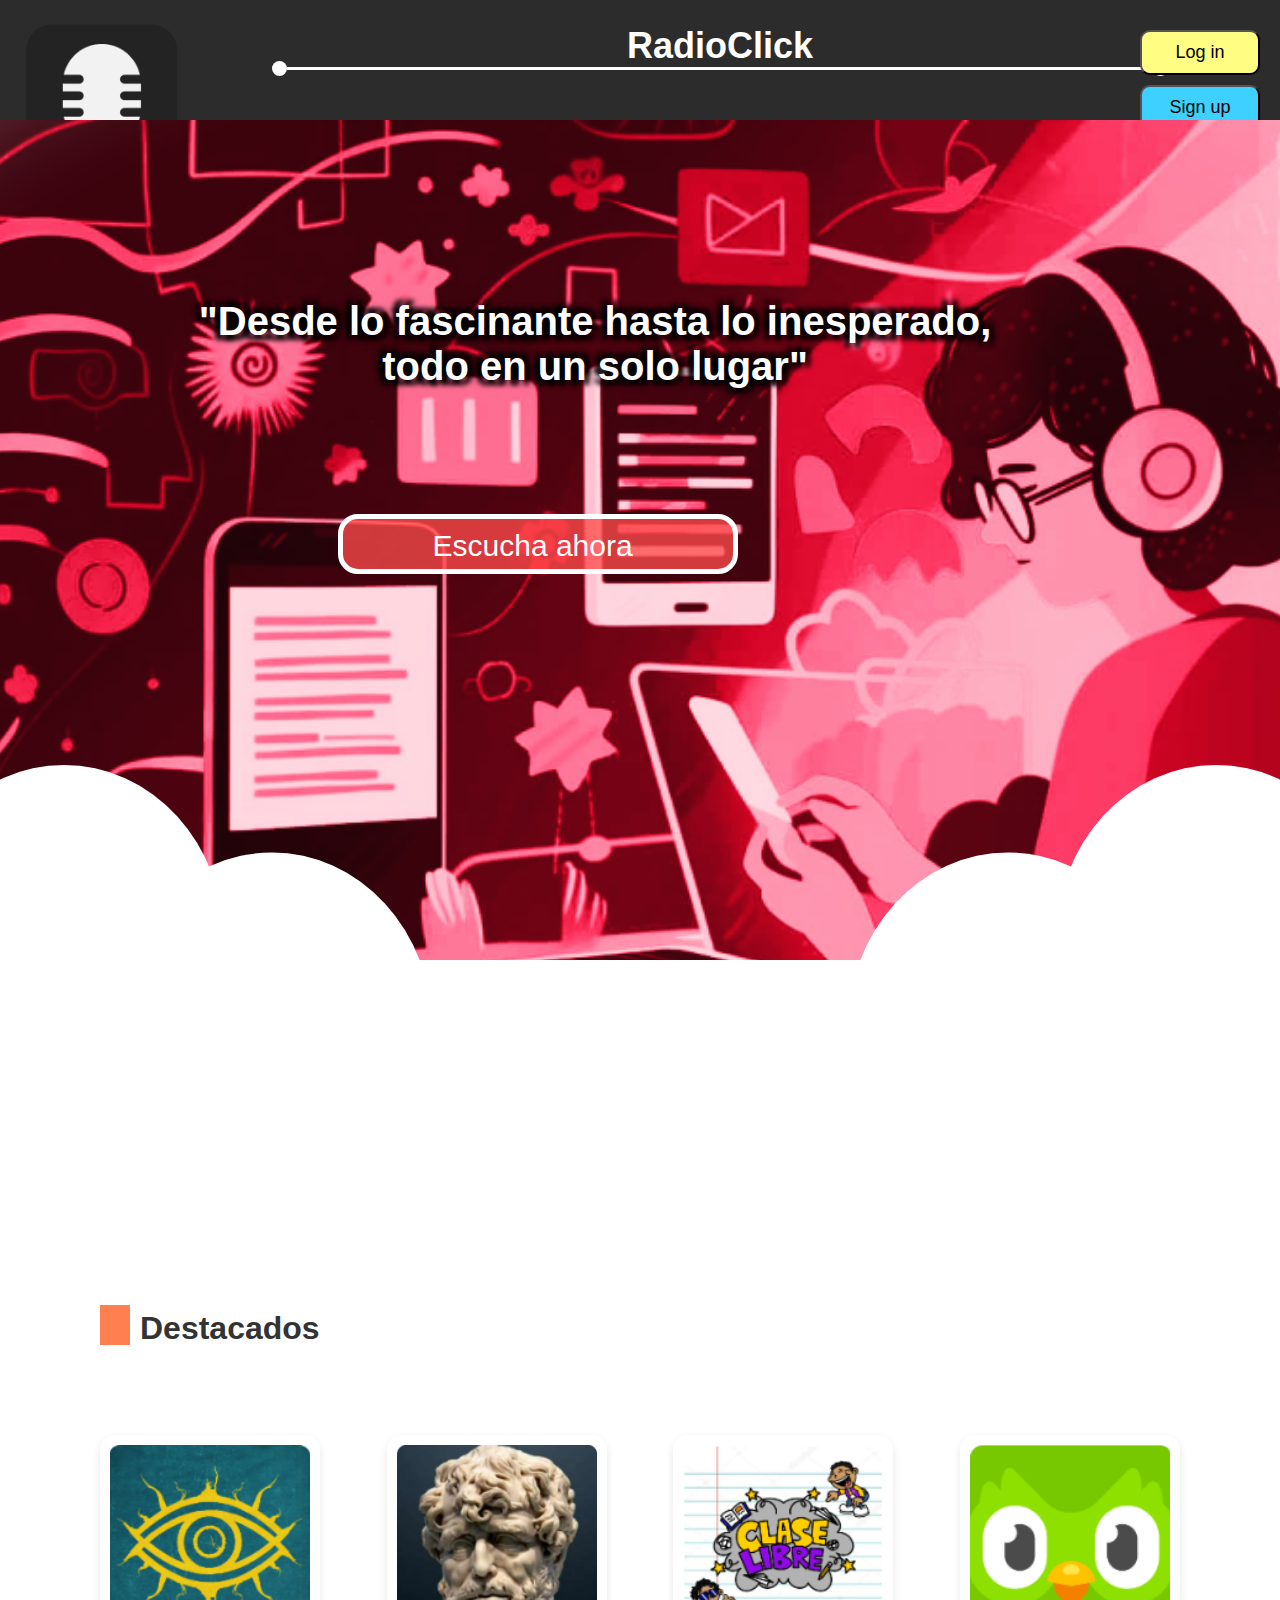
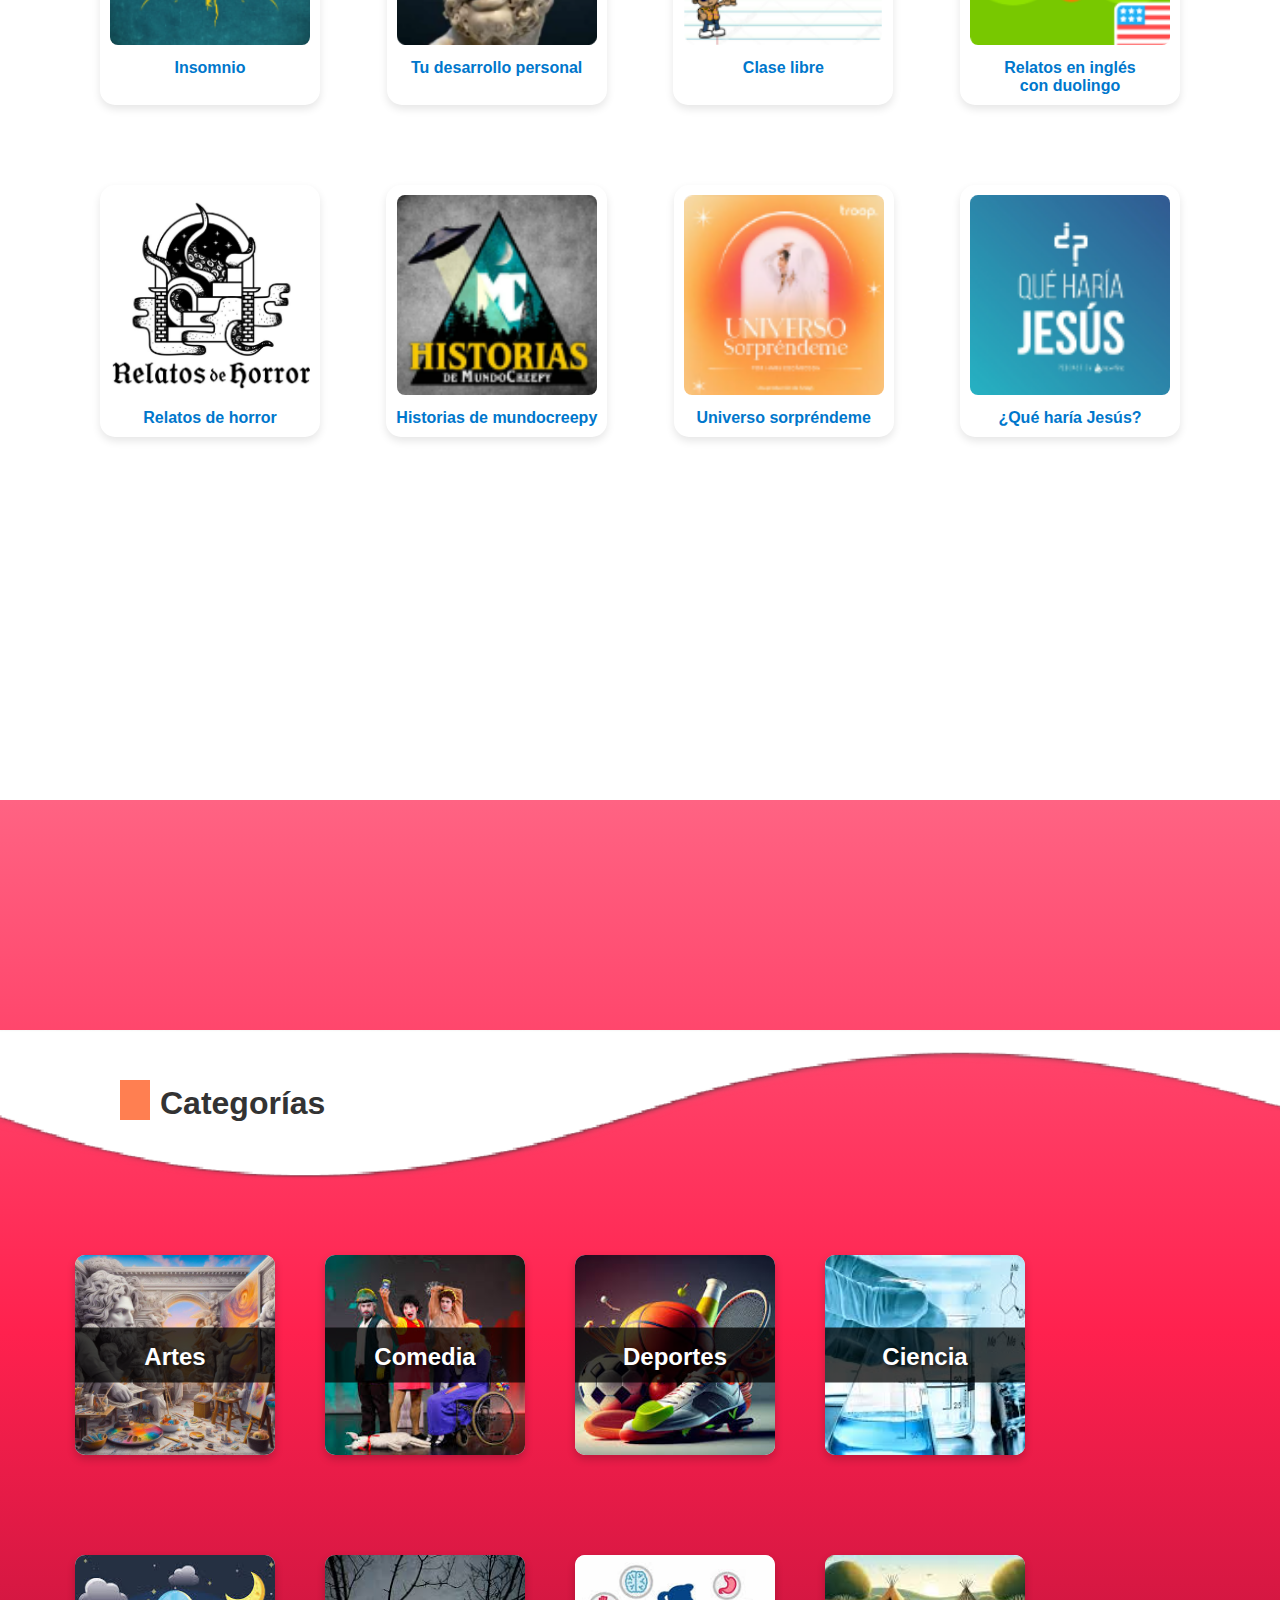
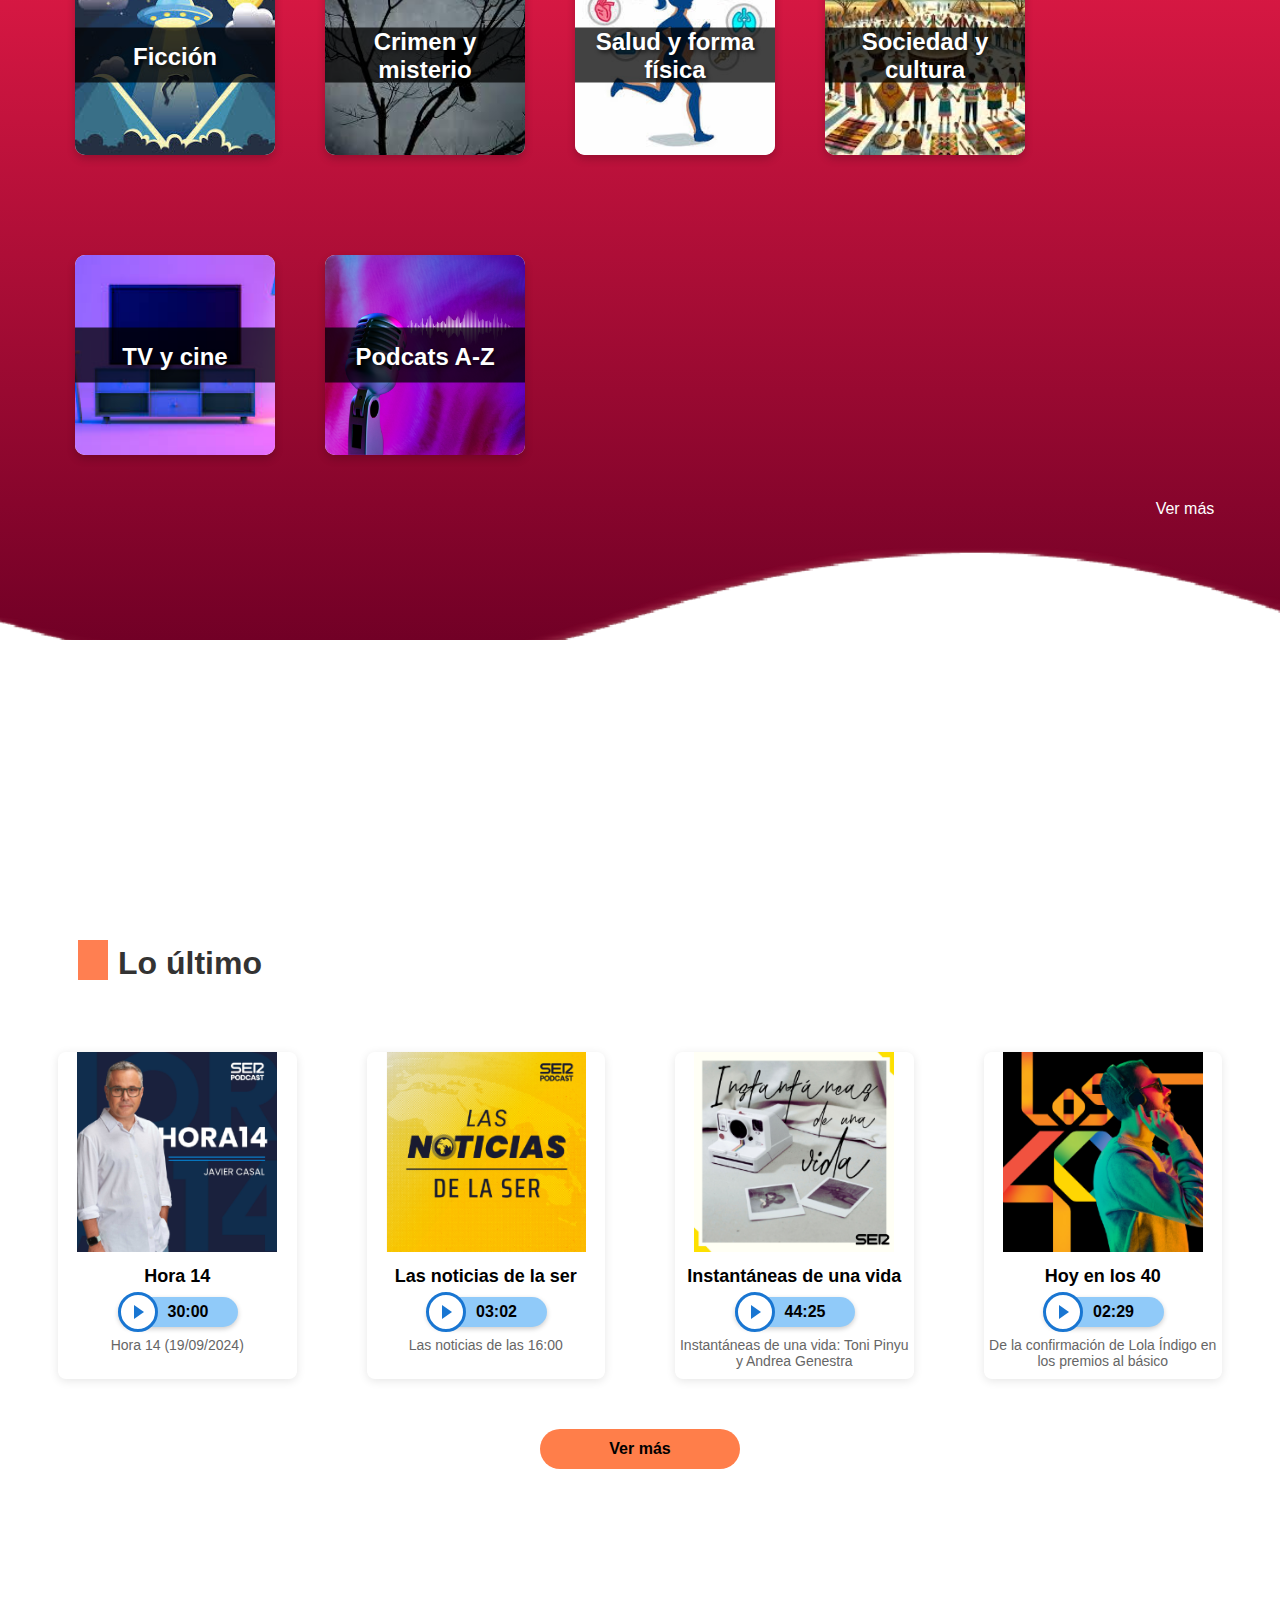
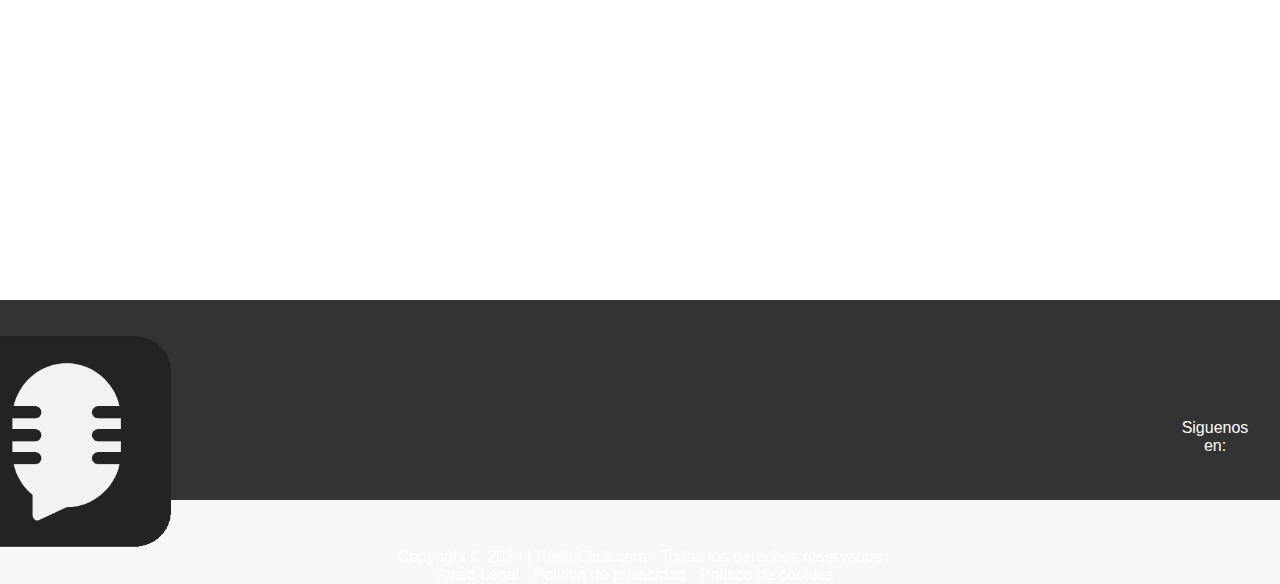
==== commit a66fd780: "20" ====
--- a/RadioClick/index.html
+++ b/RadioClick/index.html
@@ -5,7 +5,6 @@
     <meta name="viewport" content="width=device-width, initial-scale=1.0">
     <title>RadioClick</title>
     <link rel="stylesheet" href="./css/styles.css">
-    <link rel="stylesheet" href="mediaquery.css">
     <link rel="stylesheet" href="https://cdnjs.cloudflare.com/ajax/libs/font-awesome/6.6.0/css/all.min.css" integrity="sha512-Kc323vGBEqzTmouAECnVceyQqyqdsSiqLQISBL29aUW4U/M7pSPA/gEUZQqv1cwx4OnYxTxve5UMg5GT6L4JJg==" crossorigin="anonymous" referrerpolicy="no-referrer" />
 </head>
 <body>
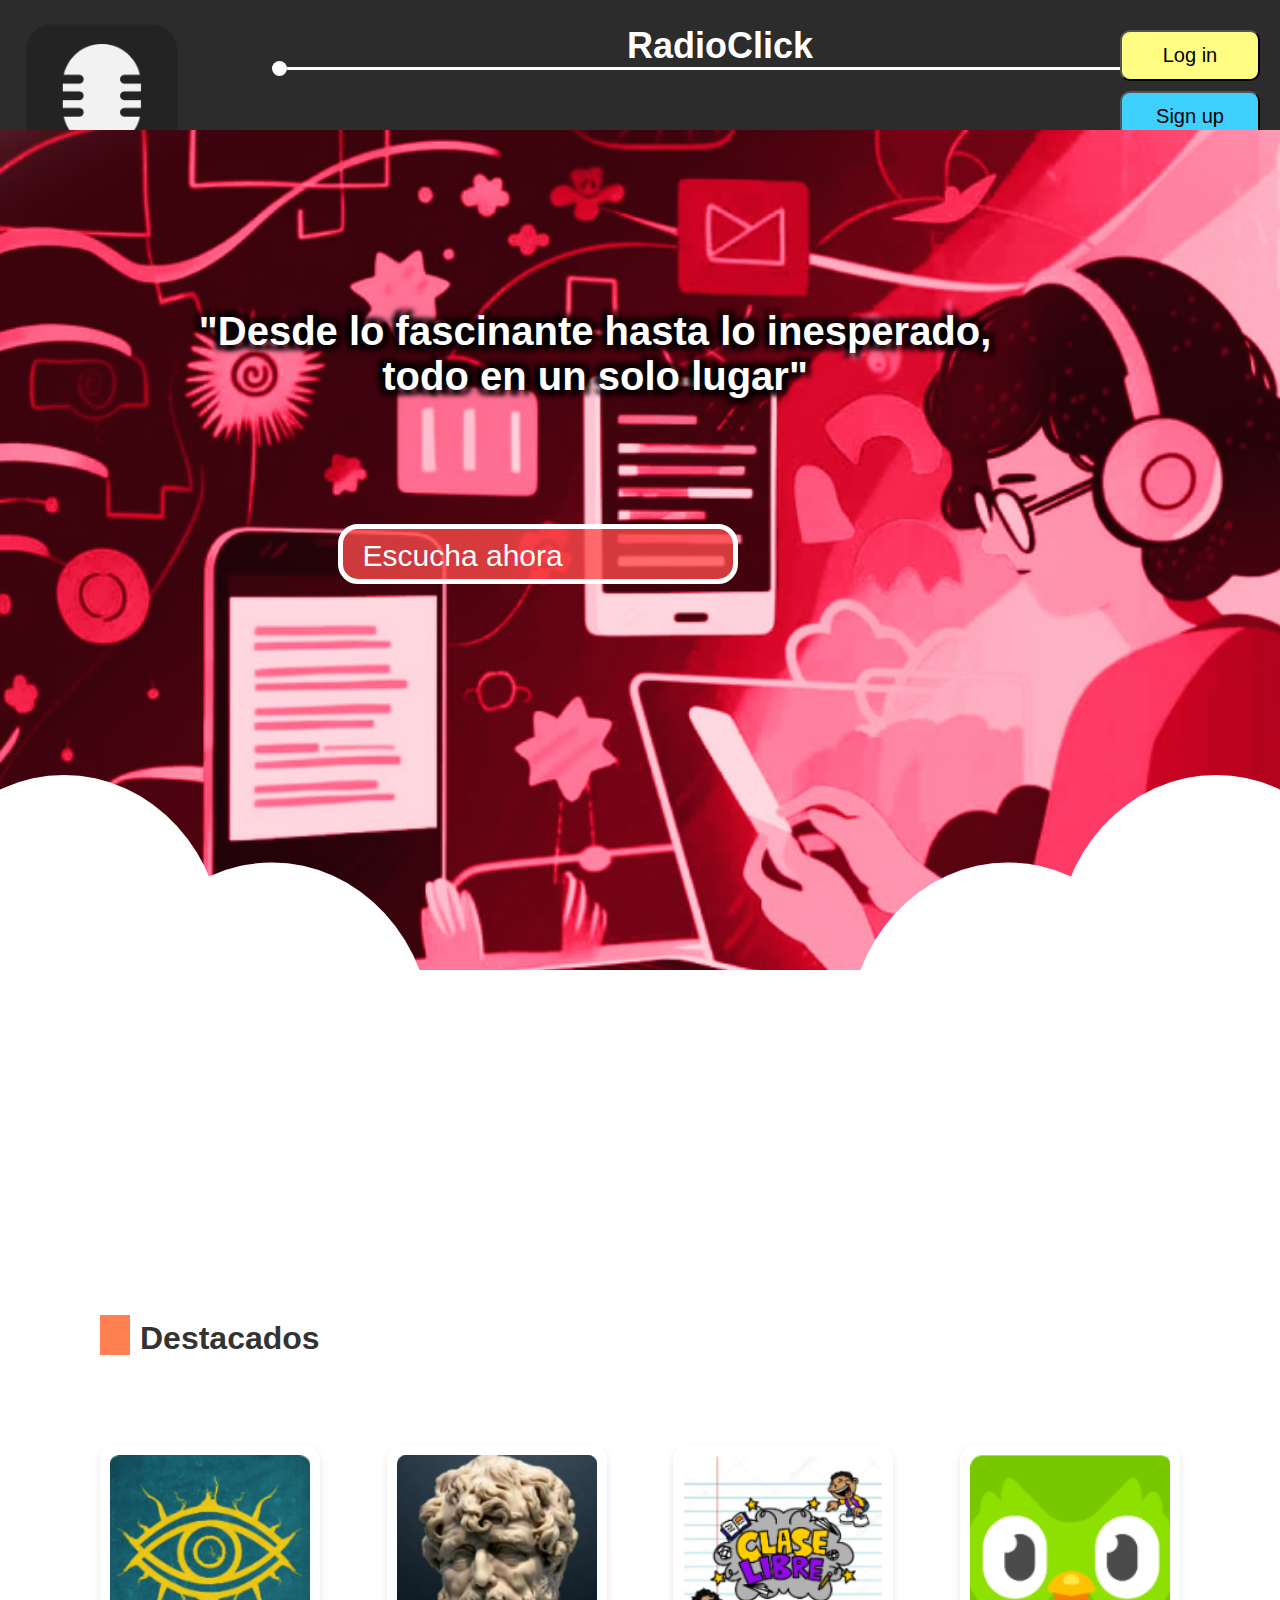
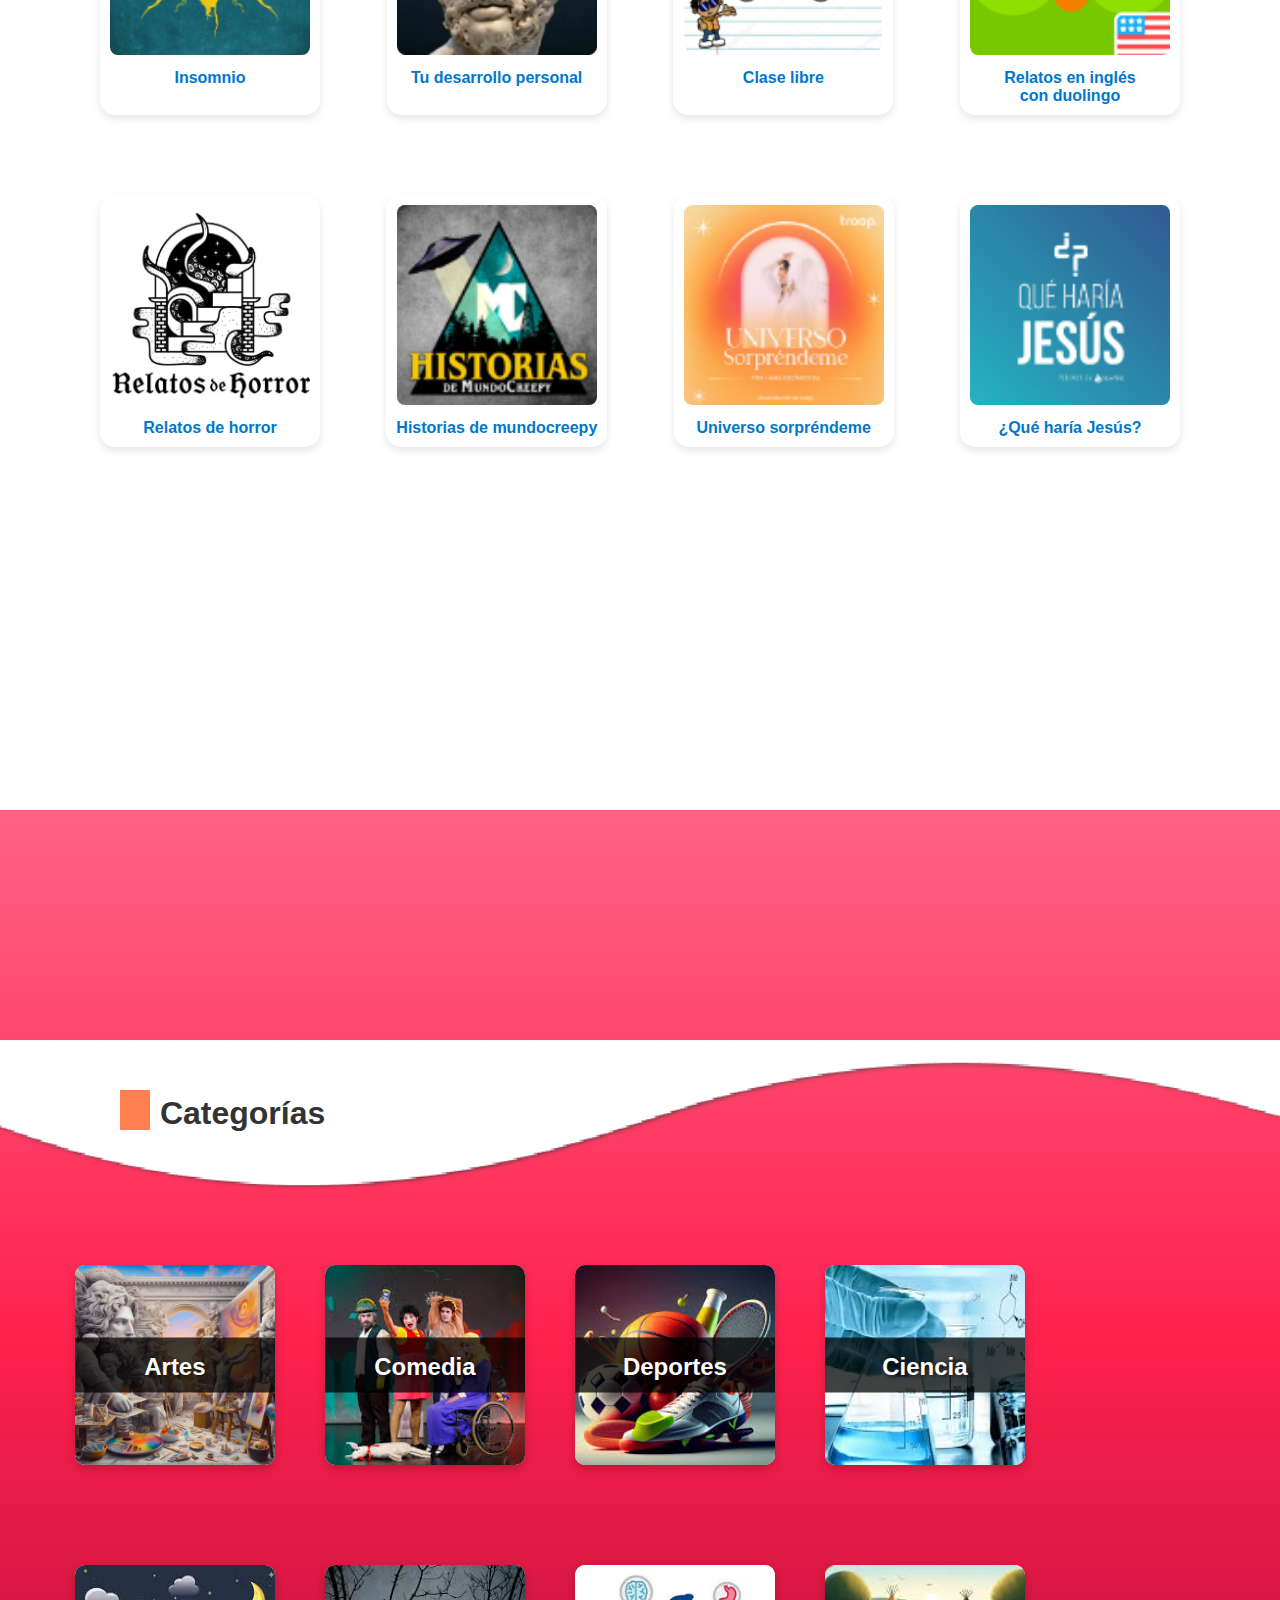
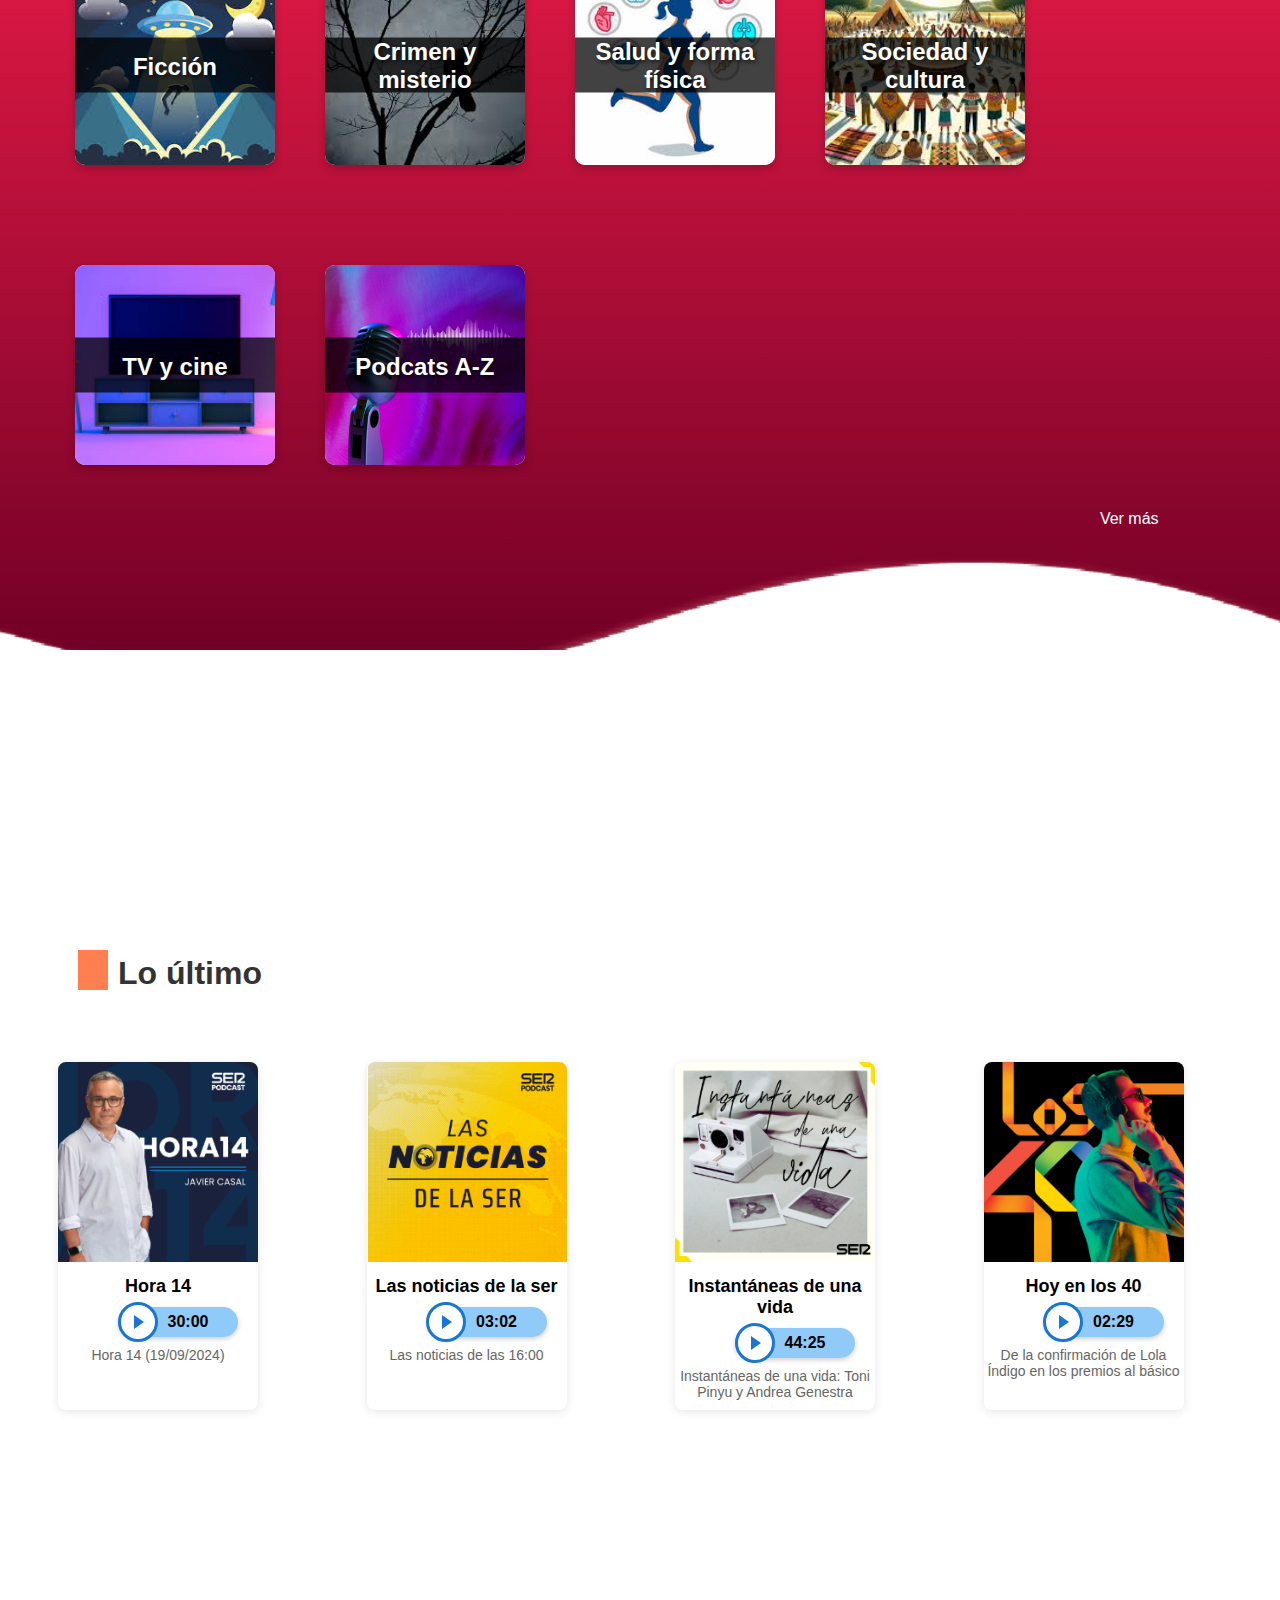
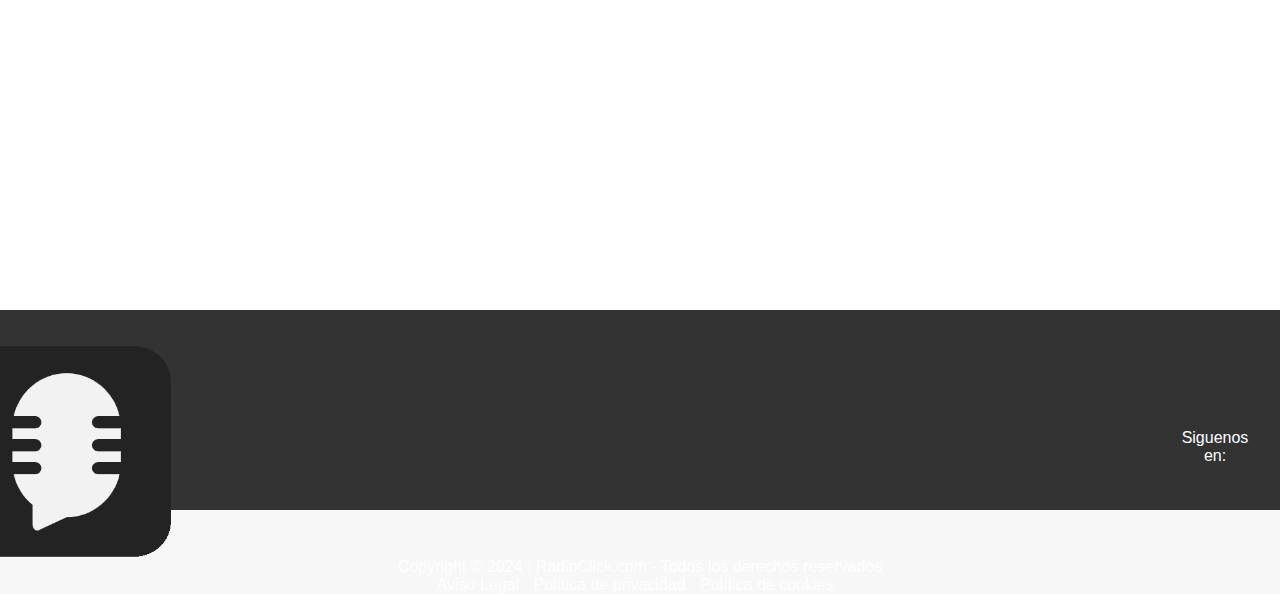
==== commit b4446f9b: "admin" ====
--- a/RadioClick/index.html
+++ b/RadioClick/index.html
@@ -5,6 +5,7 @@
     <meta name="viewport" content="width=device-width, initial-scale=1.0">
     <title>RadioClick</title>
     <link rel="stylesheet" href="./css/styles.css">
+    <link rel="stylesheet" href="./mediaquery.css">
     <link rel="stylesheet" href="https://cdnjs.cloudflare.com/ajax/libs/font-awesome/6.6.0/css/all.min.css" integrity="sha512-Kc323vGBEqzTmouAECnVceyQqyqdsSiqLQISBL29aUW4U/M7pSPA/gEUZQqv1cwx4OnYxTxve5UMg5GT6L4JJg==" crossorigin="anonymous" referrerpolicy="no-referrer" />
 </head>
 <body>
--- a/RadioClick/mediaquery.css
+++ b/RadioClick/mediaquery.css
@@ -0,0 +1,733 @@
+/* Media Queries */
+
+/* Computadoras de escritorio (pantallas muy grandes, más de 1200px) */
+@media (min-width: 1201px) {
+  header {
+      height: 160px;
+  }
+
+  .title-center {
+      font-size: 36px;
+  }
+
+  .logo-img {
+      width: 18vh;
+      height: 18vh;
+  }
+
+  nav ul {
+      gap: 50px;
+  }
+
+  nav ul li a {
+      font-size: 20px;
+  }
+
+  .fa-solid {
+      margin-left: 150px;
+  }
+
+  .busqueda {
+      width: 150px;
+      margin-left: -150px;
+  }
+
+  .buttons {
+      width: 140px;
+  }
+
+  .buttons .login, .buttons .signup {
+      padding: 12px 22px;
+      font-size: 20px;
+      width: 140px;
+  }
+  .primera {
+    height: 80vh;
+}
+
+.titulo-boton h1 {
+    font-size: 40px;
+}
+
+.titulo-boton button {
+    width: 400px;
+    height: 60px;
+    font-size: 30px;
+}
+
+.circle {
+    width: 320px;
+    height: 350px;
+}
+.segunda {
+  height: 160vh;
+}
+
+.fondo {
+  width: 1080px;
+  height: 720px;
+}
+
+.destacados-section h2 {
+  font-size: 32px;
+}
+
+.grid-container {
+  grid-template-columns: repeat(4, 1fr);
+  gap: 30px;
+}
+
+.item img {
+  width: 200px;
+  height: 200px;
+}
+.tercero {
+  height: 160vh;
+}
+
+.fondo-3 {
+  width: 1080px;
+  height: 720px;
+}
+
+h3 {
+  font-size: 32px;
+}
+
+.categories {
+  gap: 50px;
+}
+
+.category {
+  width: 200px;
+  height: 200px;
+}
+
+.verMas {
+  margin-left: 1100px;
+}
+.cuarto {
+  height: 140vh;
+}
+
+.fondo-4 {
+  width: 1080px;
+  height: 720px;
+}
+
+h4 {
+  margin-left: -900px;
+}
+
+.podcasts {
+  column-gap: 70px;
+}
+
+.card {
+  width: 200px; /* Tamaño original */
+}
+
+.ver-mas {
+  margin-left: 1100px;
+}
+
+}
+
+
+/* Laptops (pantallas grandes, entre 901px y 1200px) */
+@media (min-width: 901px) and (max-width: 1200px) {
+  header {
+      height: 150px;
+      padding: 20px;
+  }
+
+  .title-center {
+      font-size: 32px;
+  }
+
+  .logo-img {
+      width: 16vh;
+      height: 16vh;
+      margin-right: 80px;
+  }
+
+  nav ul {
+      gap: 40px;
+  }
+
+  nav ul li a {
+      font-size: 18px;
+  }
+
+  .fa-solid {
+      margin-left: 130px;
+  }
+
+  .busqueda {
+      width: 140px;
+      margin-left: -130px;
+  }
+
+  .buttons {
+      width: 120px;
+  }
+
+  .buttons .login, .buttons .signup {
+      padding: 10px 20px;
+      font-size: 18px;
+      width: 120px;
+  }
+  .primera {
+    height: 80vh;
+}
+
+.titulo-boton {
+    width: 70%;
+    height: auto;
+}
+
+.titulo-boton h1 {
+    font-size: 36px;
+    margin-left: 30px;
+    margin-right: 30px;
+}
+
+.titulo-boton button {
+    width: 350px;
+    height: 60px;
+    font-size: 28px;
+}
+
+.circle {
+    width: 300px;
+    height: 300px;
+}
+.segunda {
+  height: 140vh;
+}
+
+.fondo {
+  width: 900px;
+  height: 600px;
+}
+
+.destacados-section h2 {
+  font-size: 30px;
+  margin-left: 20px;
+}
+
+.grid-container {
+  grid-template-columns: repeat(3, 1fr);
+  gap: 25px;
+}
+
+.item {
+  margin-bottom: 45px;
+}
+
+.item img {
+  width: 200px;
+  height: 200px;
+}
+.tercero {
+  height: 140vh;
+}
+
+.fondo-3 {
+  width: 900px;
+  height: 600px;
+}
+
+h3 {
+  font-size: 30px;
+  margin-left: 20px;
+}
+
+.categories {
+  gap: 40px;
+}
+
+.category {
+  width: 200px;
+  height: 200px;
+}
+
+.category img {
+  width: 200px;
+  height: 200px;
+}
+
+.verMas {
+  margin-left: 800px;
+  margin-top: -25px;
+}
+.cuarto {
+  height: 140vh;
+}
+
+.fondo-4 {
+  width: 900px;
+  height: 600px;
+}
+
+h4 {
+  font-size: 30px;
+  margin-left: -300px;
+}
+
+.podcasts {
+  column-gap: 60px;
+}
+
+.card {
+  width: 80%; /* Se ajusta un poco el ancho */
+}
+
+.ver-mas {
+  margin-left: 600px;
+}
+footer {
+  height: 200px; /* Mantiene la altura original */
+  padding: 20px;
+}
+
+.logo img {
+  width: 25vh; /* Tamaño original */
+  height: 25vh;
+  margin-left: -1150px; /* Tamaño original */
+}
+
+.redes-sociales {
+  margin-left: 1150px; /* Tamaño original */
+}
+
+.redes-sociales a {
+  font-size: 24px; /* Tamaño original */
+}
+
+.copyright {
+  margin-top: 50px; /* Tamaño original */
+}
+
+}
+
+
+
+/* Tablets (pantallas medianas, entre 600px y 900px) */
+@media (min-width: 601px) and (max-width: 900px) {
+  header {
+      height: 140px;
+      padding: 15px;
+  }
+
+  .title-center {
+      font-size: 28px;
+  }
+
+  .logo-img {
+      width: 15vh;
+      height: 15vh;
+      margin-right: 50px;
+  }
+  
+  nav ul {
+      gap: 30px;
+  }
+
+  nav ul li a {
+      font-size: 16px;
+  }
+
+  .fa-solid {
+      margin-left: 100px;
+  }
+
+  .busqueda {
+      width: 120px;
+      margin-left: -120px;
+  }
+
+  .buttons {
+      width: 110px;
+  }
+
+  .buttons .login, .buttons .signup {
+      padding: 9px 18px;
+      font-size: 16px;
+      width: 110px;
+  }
+  .primera {
+    height: 70vh;
+}
+
+.titulo-boton {
+    width: 80%;
+    height: auto;
+    top: 42%;
+    left: 50%;
+}
+
+.titulo-boton h1 {
+    font-size: 32px;
+    margin-left: 0;
+    margin-right: 0;
+    margin-bottom: 80px;
+}
+
+.titulo-boton button {
+    width: 300px;
+    height: 55px;
+    font-size: 25px;
+}
+
+.circle {
+    width: 250px;
+    height: 250px;
+}
+.segunda {
+  height: 120vh;
+  margin-top: 70px;
+}
+
+.fondo {
+  width: 100%;
+  height: auto;
+}
+
+.destacados-section h2 {
+  font-size: 28px;
+  margin-left: 10px;
+}
+
+.grid-container {
+  grid-template-columns: repeat(auto-fill, minmax(150px, 1fr));
+  gap: 20px;
+}
+
+.item {
+  width: auto;
+  margin-bottom: 40px;
+}
+
+.item img {
+  width: 180px;
+  height: 180px;
+}
+.tercero {
+  height: 120vh;
+}
+
+.fondo-3 {
+  width: 100%;
+  height: auto;
+}
+
+h3 {
+  font-size: 28px;
+  margin-left: 10px;
+}
+
+.categories {
+  gap: 30px;
+}
+
+.category {
+  width: 180px;
+  height: 180px;
+}
+
+.category img {
+  width: 180px;
+  height: 180px;
+}
+
+.verMas {
+  margin-left: 500px;
+  margin-top: -20px;
+}
+.cuarto {
+  height: 120vh;
+}
+
+.fondo-4 {
+  width: 100%;
+  height: auto;
+}
+
+.container-ultimo {
+  padding-top: 250px;
+}
+
+h4 {
+  margin-left: -100px;
+  font-size: 28px;
+  margin-bottom: 50px;
+}
+
+.podcasts {
+  margin-left: -50px;
+  margin-right: -50px;
+  column-gap: 40px;
+}
+
+.card {
+  margin: 0 auto;
+  width: 90%;
+}
+
+.ver-mas {
+  margin-left: auto;
+  margin-right: auto;
+}
+footer {
+  height: auto; /* Ajusta la altura automáticamente */
+  padding: 15px;
+}
+
+.logo img {
+  width: 22vh; /* Reduce el tamaño de la imagen */
+  height: 22vh;
+  margin-left: -300px; /* Ajusta el margen izquierdo */
+}
+
+.redes-sociales {
+  margin-left: 500px; /* Ajusta el margen izquierdo */
+  text-align: right; /* Alinea a la derecha */
+}
+
+.redes-sociales a {
+  font-size: 22px; /* Ajusta el tamaño de los enlaces */
+}
+
+.copyright {
+  margin-top: 30px; /* Ajusta el margen superior */
+}
+}
+
+
+/* Celulares (pantallas pequeñas, hasta 600px) */
+@media (max-width: 600px) {
+  header {
+      height: auto;
+      padding: 10px;
+      
+  }
+  .logo-container{
+    flex-direction: column;
+    align-items: center;
+    gap: 10px;
+  }
+  .title-center {
+      font-size: 24px;
+      padding-top: 0;
+  }
+
+  .logo-img {
+      width: 12vh;
+      height: 12vh;
+      margin-right: 20px;
+      margin-bottom: -10px;
+  }
+  nav ul {
+      gap: 10px;
+      flex-direction: column;
+      align-items: flex-start;
+  }
+
+  nav ul li a {
+      font-size: 14px;
+
+  }
+
+  .fa-solid {
+      margin-left: 0px;
+  }
+  .arrow-down .fa-magnifying-glass{
+    display: none;
+}
+
+  .busqueda {
+      width: 100px;
+      margin-left: -100px;
+  }
+
+  .buttons {
+      width: 100px;
+      align-items: center;
+  }
+
+  .buttons .login, .buttons .signup {
+      padding: 8px 15px;
+      font-size: 14px;
+      width: 100px;
+  }
+  
+
+  .primera {
+    height: 60vh;
+    padding: 0 10px;
+    padding-top: 50vh;
+}
+
+.titulo-boton {
+    width: 90%;
+    height: auto;
+    top: 40%;
+    left: 50%;
+}
+
+.titulo-boton h1 {
+    font-size: 24px;
+    margin-left: 0;
+    margin-right: 0;
+    margin-bottom: 50px;
+}
+
+.titulo-boton button {
+    width: 250px;
+    height: 50px;
+    font-size: 20px;
+}
+
+.circle {
+    width: 150px;
+    height: 150px;
+}
+.segunda {
+  height: 100vh;
+  padding: 0 10px;
+  margin-top: 50px;
+}
+
+.fondo {
+  width: 90%;
+  height: auto;
+}
+
+.destacados-section h2 {
+  font-size: 24px;
+  margin-left: 0;
+}
+
+.grid-container {
+  display: flex;
+  flex-direction: column; /* Los elementos se colocan en una sola columna */
+  gap: 20px;
+  margin-top: 500vh;
+}
+
+.item {
+  width: 100%; /* Ocupa todo el ancho disponible */
+  margin-bottom: 30px;
+}
+
+.item img {
+  width: 100%;
+  height: auto;
+}
+.tercero {
+  height: 100vh;
+  padding: 0 10px;
+}
+
+.fondo-3 {
+  width: 90%;
+  height: auto;
+}
+
+.container .curva {
+  height: 100px;
+  margin-bottom: 20px;
+}
+
+h3 {
+  font-size: 24px;
+  margin-left: 0;
+}
+
+.categories {
+  flex-direction: column;
+  gap: 20px;
+  margin-top: 500vh;
+}
+
+.category {
+  width: 100%;
+}
+
+.category img {
+  width: 100%;
+  height: auto;
+}
+
+.verMas {
+  margin-left: 0;
+  text-align: center;
+  margin-top: 20px;
+}
+.cuarto {
+  height: 100vh;
+  padding: 0 10px;
+}
+
+.fondo-4 {
+  width: 90%;
+  height: auto;
+}
+
+.container-ultimo {
+  padding-top: 200px;
+}
+
+h4 {
+  margin-left: 0;
+  font-size: 24px;
+  margin-bottom: 30px;
+}
+
+.podcasts {
+  margin-left: 0;
+  margin-right: 0;
+  column-gap: 30px;
+}
+
+.card {
+  margin: 0 auto;
+  width: 100%; /* Ocupa el 100% del contenedor */
+}
+
+.ver-mas {
+  margin-left: 0;
+  margin-top: 20px;
+}
+footer {
+  height: auto; /* Ajusta la altura automáticamente */
+  padding: 10px;
+  text-align: center;
+}
+
+.logo img {
+  width: 20vh; /* Reduce el tamaño de la imagen */
+  height: 20vh;
+  margin-left: 0; /* Elimina el margen izquierdo */
+  margin-top: 10px;
+  margin-bottom: 10px;
+}
+
+.redes-sociales {
+  margin-left: 0; /* Elimina el margen izquierdo */
+  text-align: center; /* Centra los enlaces de redes sociales */
+}
+
+.redes-sociales p {
+  margin-bottom: 10px; /* Ajusta el margen inferior */
+}
+
+.redes-sociales a {
+  font-size: 20px; /* Reduce el tamaño de los enlaces */
+}
+
+.copyright {
+  margin-top: 20px; /* Ajusta el margen superior */
+}
+}